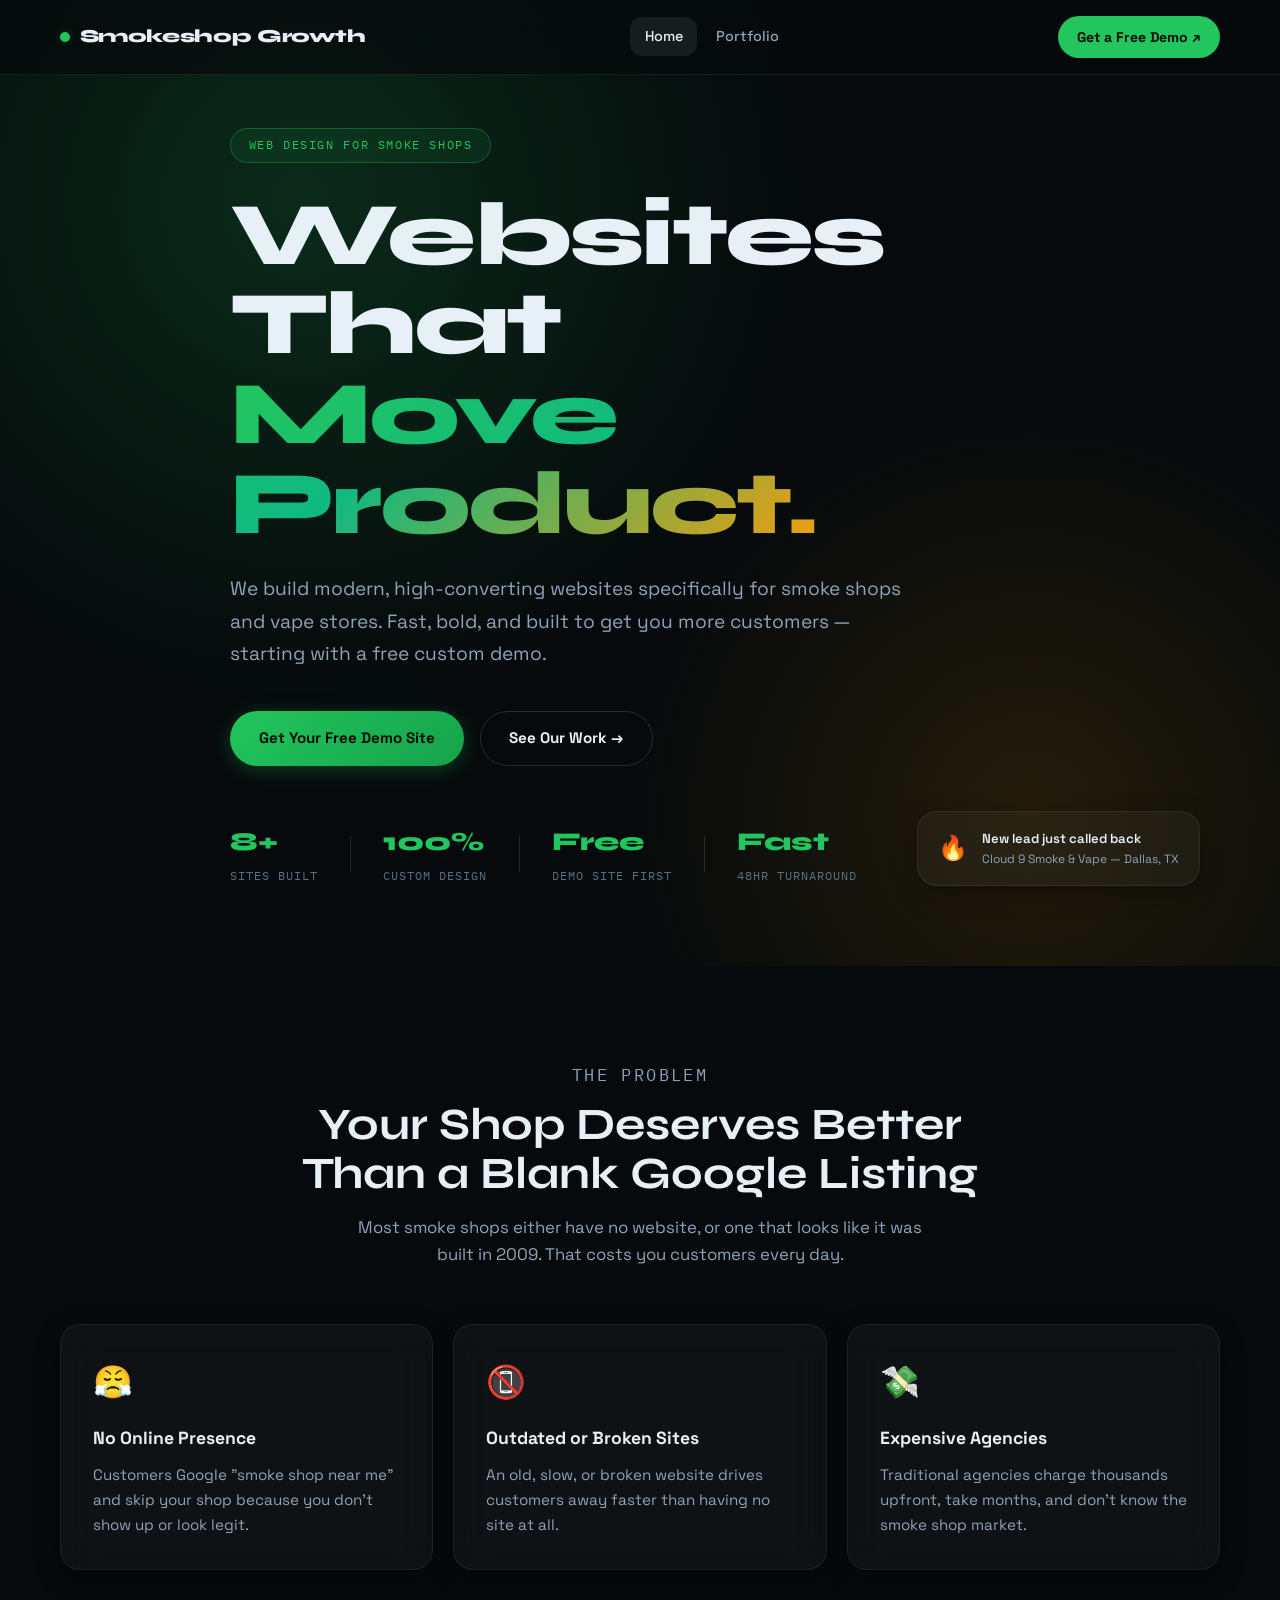
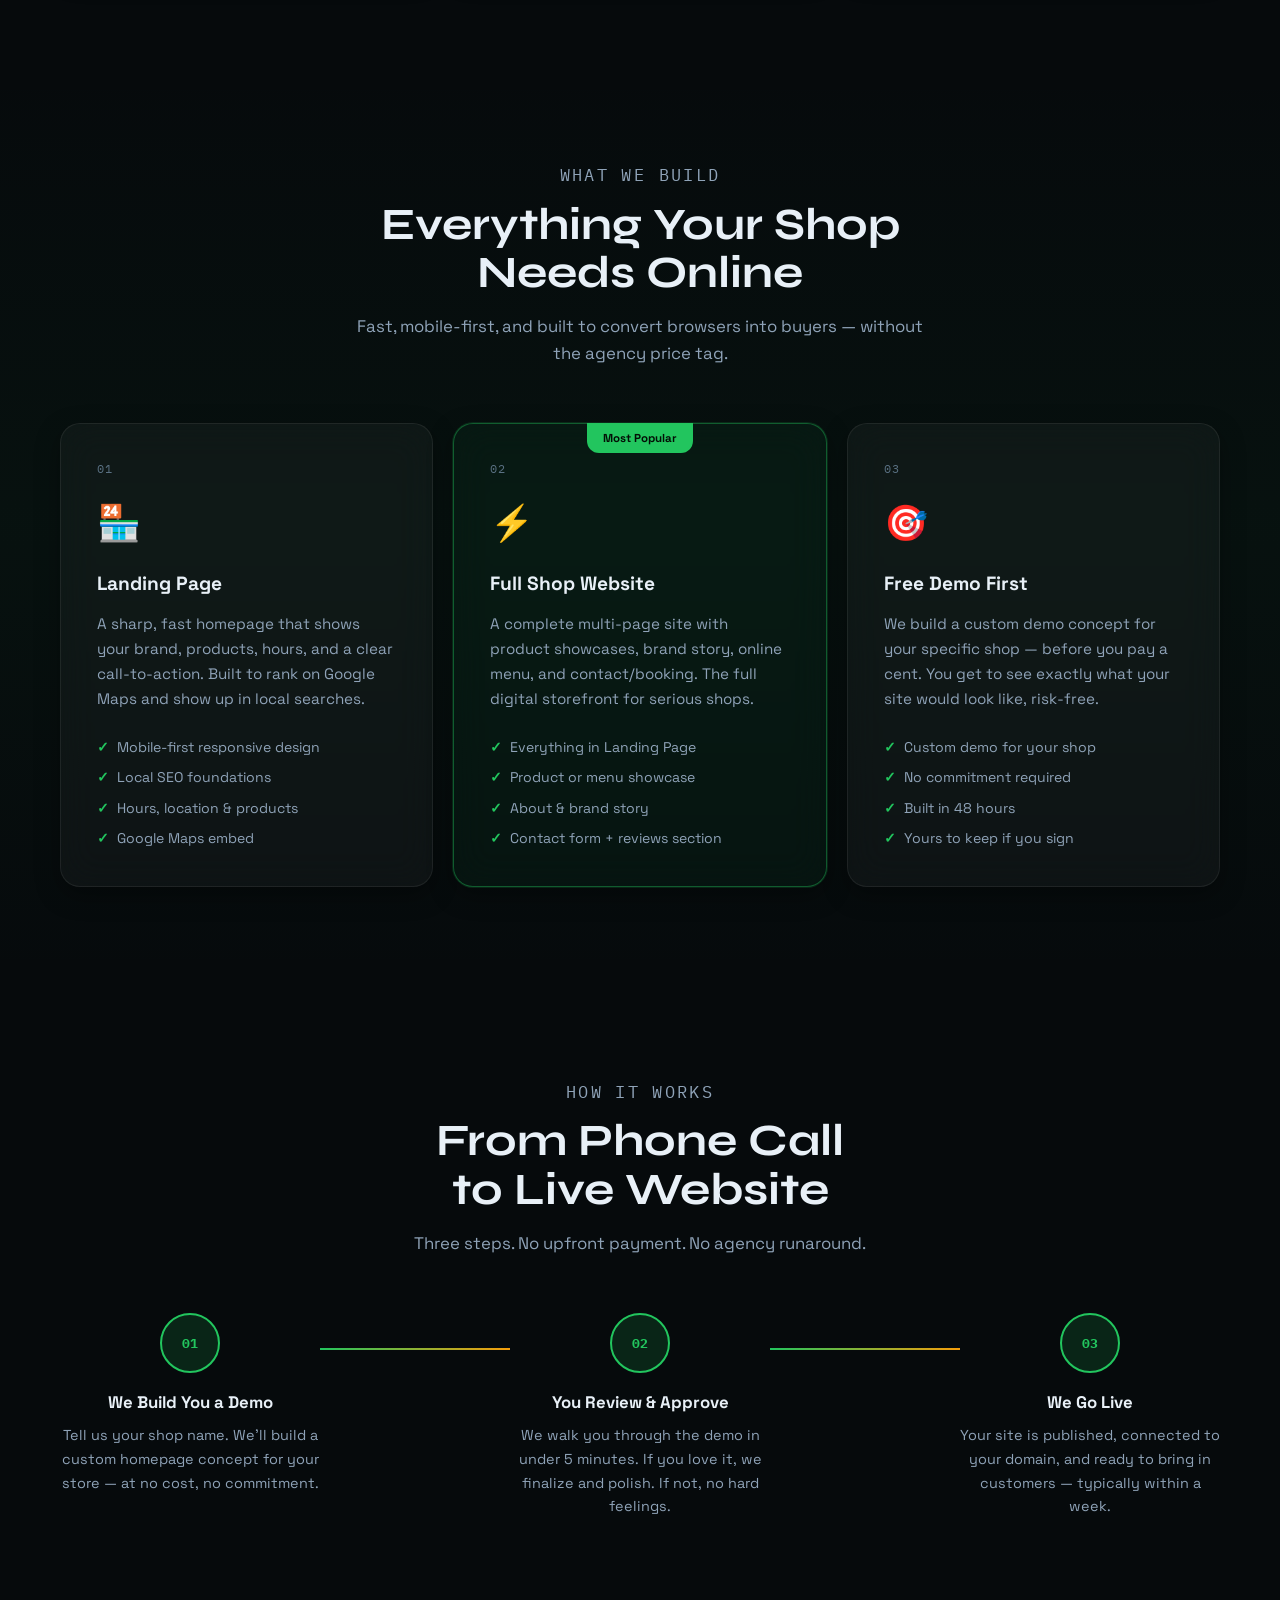
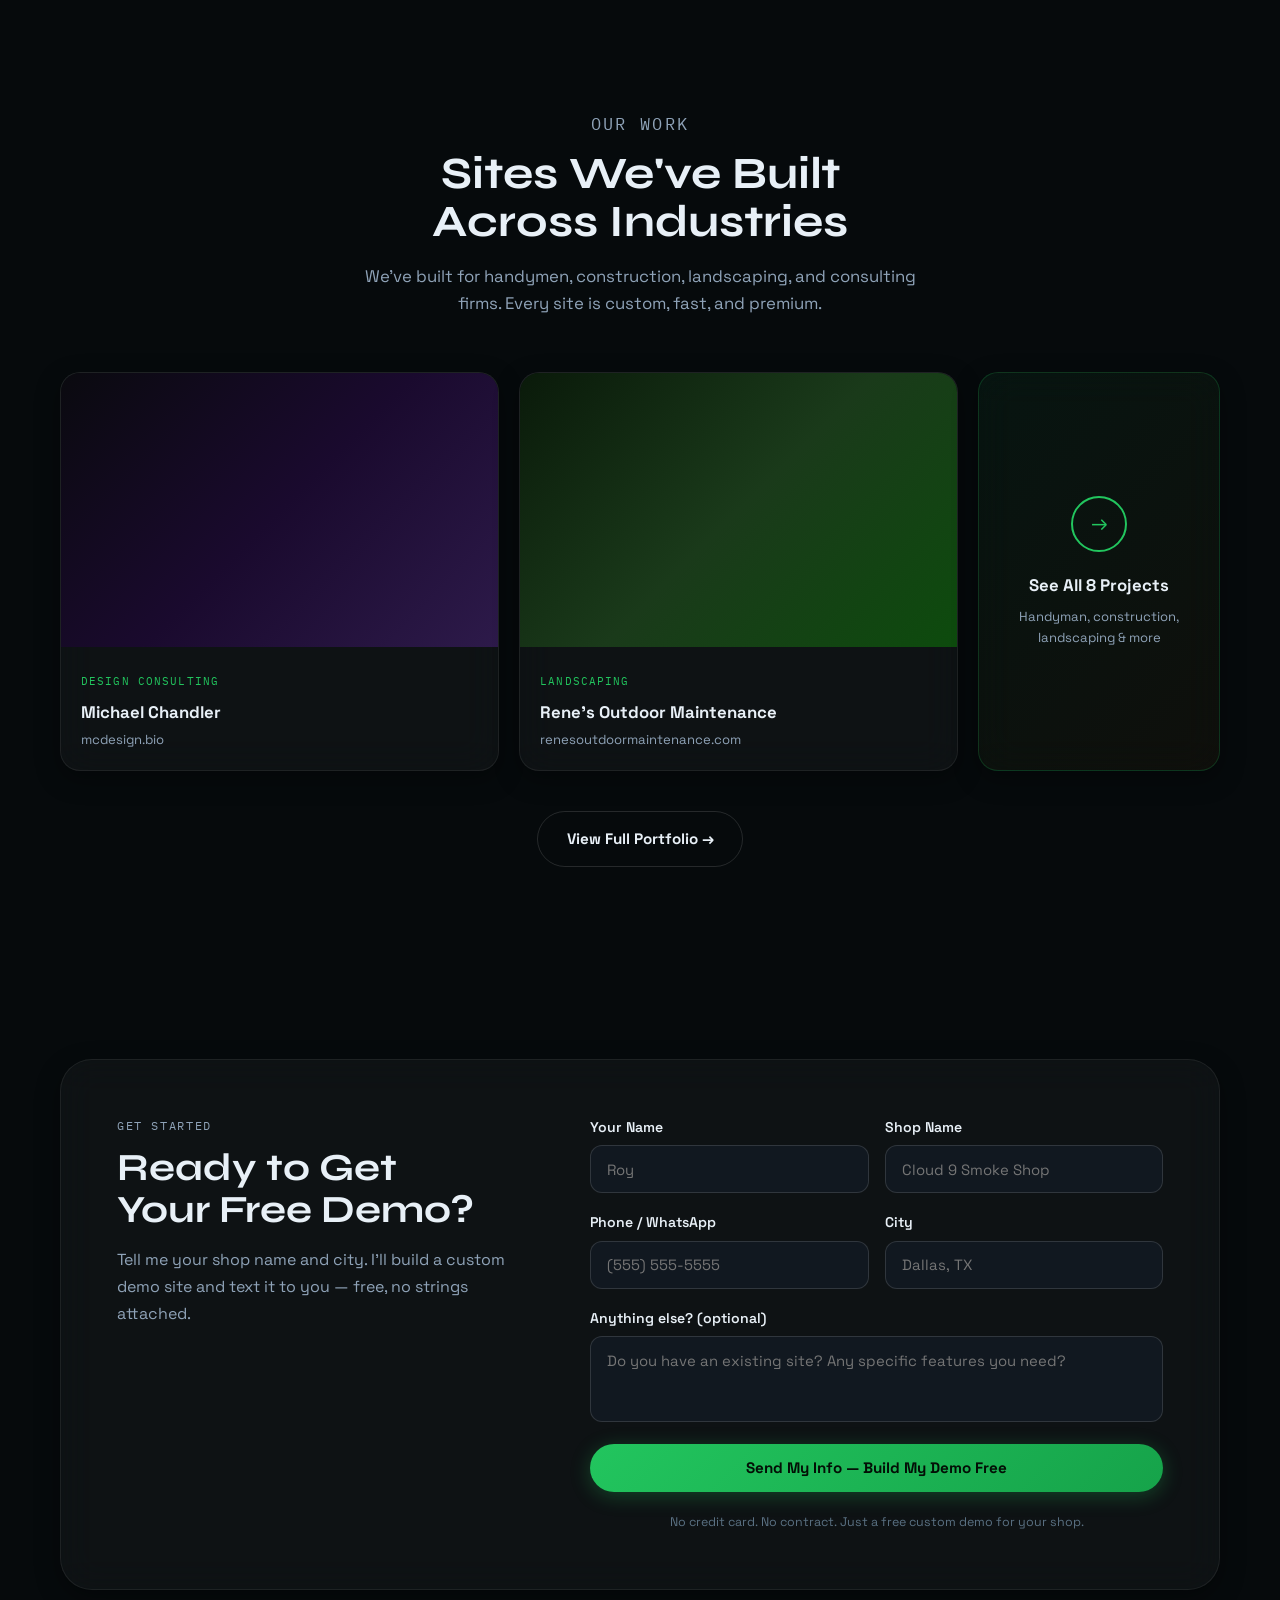
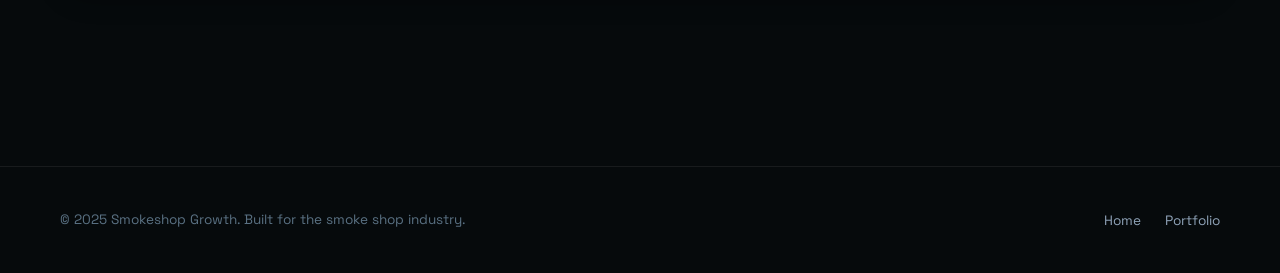
==== index.html @ f9999e14 "Initial commit: Smokeshop Growth website foundation" ====
<!DOCTYPE html>
<html lang="en">
<head>
  <meta charset="UTF-8" />
  <meta name="viewport" content="width=device-width, initial-scale=1.0" />
  <title>Smokeshop Growth — Web Design for Smoke Shops</title>
  <meta name="description" content="We build high-converting websites for smoke shops and vape stores. Modern, fast, and built to bring you more customers. See our work and get a free demo." />
  <link rel="preconnect" href="https://fonts.googleapis.com" />
  <link rel="preconnect" href="https://fonts.gstatic.com" crossorigin />
  <link href="https://fonts.googleapis.com/css2?family=Syne:wght@700;800&family=Space+Grotesk:wght@400;500;600;700&family=IBM+Plex+Mono:wght@400;500&display=swap" rel="stylesheet" />
  <link rel="stylesheet" href="./site.css" />
  <link rel="stylesheet" href="./index.css" />
</head>
<body>

  <!-- NAV -->
  <nav class="site-nav">
    <div class="container nav-inner">
      <a href="./index.html" class="nav-logo" id="nav-logo">
        <div class="logo-dot"></div>
        Smokeshop Growth
      </a>
      <ul class="nav-links">
        <li><a href="./index.html" class="active" id="nav-home">Home</a></li>
        <li><a href="./portfolio.html" id="nav-portfolio">Portfolio</a></li>
      </ul>
      <a href="#contact" class="nav-cta" id="nav-contact-cta">Get a Free Demo ↗</a>
    </div>
  </nav>

  <!-- HERO -->
  <section class="hero-section" id="hero">
    <div class="hero-bg"></div>
    <div class="container hero-content">
      <div class="hero-badge reveal" id="hero-badge">
        <span class="eyebrow">Web Design for Smoke Shops</span>
      </div>
      <h1 class="hero-headline reveal" id="hero-headline">
        Websites That<br />
        <span class="grad-text">Move Product.</span>
      </h1>
      <p class="hero-sub reveal" id="hero-sub">
        We build modern, high-converting websites specifically for smoke shops and vape stores.
        Fast, bold, and built to get you more customers — starting with a free custom demo.
      </p>
      <div class="hero-actions reveal" id="hero-actions">
        <a href="#contact" class="btn btn-primary" id="hero-cta-primary">Get Your Free Demo Site</a>
        <a href="./portfolio.html" class="btn btn-outline" id="hero-cta-portfolio">See Our Work →</a>
      </div>

      <!-- Social proof bar -->
      <div class="proof-bar reveal" id="proof-bar">
        <div class="proof-item">
          <span class="proof-num">8+</span>
          <span class="proof-label">Sites Built</span>
        </div>
        <div class="proof-divider"></div>
        <div class="proof-item">
          <span class="proof-num">100%</span>
          <span class="proof-label">Custom Design</span>
        </div>
        <div class="proof-divider"></div>
        <div class="proof-item">
          <span class="proof-num">Free</span>
          <span class="proof-label">Demo Site First</span>
        </div>
        <div class="proof-divider"></div>
        <div class="proof-item">
          <span class="proof-num">Fast</span>
          <span class="proof-label">48hr Turnaround</span>
        </div>
      </div>
    </div>

    <!-- Floating badge -->
    <div class="hero-float-card glass reveal" id="hero-float-card">
      <div class="float-icon">🔥</div>
      <div>
        <p class="float-label">New lead just called back</p>
        <p class="float-sub">Cloud 9 Smoke & Vape — Dallas, TX</p>
      </div>
    </div>
  </section>

  <!-- PROBLEMS WE SOLVE -->
  <section class="problems-section" id="problems">
    <div class="container">
      <div class="section-title reveal">
        <p class="eyebrow">The Problem</p>
        <h2>Your Shop Deserves Better<br />Than a Blank Google Listing</h2>
        <p>Most smoke shops either have no website, or one that looks like it was built in 2009. That costs you customers every day.</p>
      </div>
      <div class="problems-grid">
        <div class="problem-card glass reveal" id="problem-1">
          <div class="problem-icon">😤</div>
          <h3>No Online Presence</h3>
          <p>Customers Google "smoke shop near me" and skip your shop because you don't show up or look legit.</p>
        </div>
        <div class="problem-card glass reveal" id="problem-2">
          <div class="problem-icon">📵</div>
          <h3>Outdated or Broken Sites</h3>
          <p>An old, slow, or broken website drives customers away faster than having no site at all.</p>
        </div>
        <div class="problem-card glass reveal" id="problem-3">
          <div class="problem-icon">💸</div>
          <h3>Expensive Agencies</h3>
          <p>Traditional agencies charge thousands upfront, take months, and don't know the smoke shop market.</p>
        </div>
      </div>
    </div>
  </section>

  <!-- SERVICES -->
  <section class="services-section" id="services">
    <div class="container">
      <div class="section-title reveal">
        <p class="eyebrow">What We Build</p>
        <h2>Everything Your Shop<br />Needs Online</h2>
        <p>Fast, mobile-first, and built to convert browsers into buyers — without the agency price tag.</p>
      </div>
      <div class="services-grid">
        <div class="service-card glass reveal" id="service-landing">
          <div class="service-num">01</div>
          <div class="service-icon-wrap">🏪</div>
          <h3>Landing Page</h3>
          <p>A sharp, fast homepage that shows your brand, products, hours, and a clear call-to-action. Built to rank on Google Maps and show up in local searches.</p>
          <ul class="service-list">
            <li>Mobile-first responsive design</li>
            <li>Local SEO foundations</li>
            <li>Hours, location & products</li>
            <li>Google Maps embed</li>
          </ul>
        </div>
        <div class="service-card glass reveal service-featured" id="service-full">
          <div class="featured-badge">Most Popular</div>
          <div class="service-num">02</div>
          <div class="service-icon-wrap">⚡</div>
          <h3>Full Shop Website</h3>
          <p>A complete multi-page site with product showcases, brand story, online menu, and contact/booking. The full digital storefront for serious shops.</p>
          <ul class="service-list">
            <li>Everything in Landing Page</li>
            <li>Product or menu showcase</li>
            <li>About & brand story</li>
            <li>Contact form + reviews section</li>
          </ul>
        </div>
        <div class="service-card glass reveal" id="service-demo">
          <div class="service-num">03</div>
          <div class="service-icon-wrap">🎯</div>
          <h3>Free Demo First</h3>
          <p>We build a custom demo concept for your specific shop — before you pay a cent. You get to see exactly what your site would look like, risk-free.</p>
          <ul class="service-list">
            <li>Custom demo for your shop</li>
            <li>No commitment required</li>
            <li>Built in 48 hours</li>
            <li>Yours to keep if you sign</li>
          </ul>
        </div>
      </div>
    </div>
  </section>

  <!-- PROCESS -->
  <section class="process-section" id="process">
    <div class="container">
      <div class="section-title reveal">
        <p class="eyebrow">How It Works</p>
        <h2>From Phone Call<br />to Live Website</h2>
        <p>Three steps. No upfront payment. No agency runaround.</p>
      </div>
      <div class="process-steps">
        <div class="process-step reveal" id="step-1">
          <div class="step-num">01</div>
          <div class="step-content">
            <h3>We Build You a Demo</h3>
            <p>Tell us your shop name. We'll build a custom homepage concept for your store — at no cost, no commitment.</p>
          </div>
        </div>
        <div class="process-connector reveal"></div>
        <div class="process-step reveal" id="step-2">
          <div class="step-num">02</div>
          <div class="step-content">
            <h3>You Review & Approve</h3>
            <p>We walk you through the demo in under 5 minutes. If you love it, we finalize and polish. If not, no hard feelings.</p>
          </div>
        </div>
        <div class="process-connector reveal"></div>
        <div class="process-step reveal" id="step-3">
          <div class="step-num">03</div>
          <div class="step-content">
            <h3>We Go Live</h3>
            <p>Your site is published, connected to your domain, and ready to bring in customers — typically within a week.</p>
          </div>
        </div>
      </div>
    </div>
  </section>

  <!-- FEATURED WORK -->
  <section class="featured-section" id="work">
    <div class="container">
      <div class="section-title reveal">
        <p class="eyebrow">Our Work</p>
        <h2>Sites We've Built<br />Across Industries</h2>
        <p>We've built for handymen, construction, landscaping, and consulting firms. Every site is custom, fast, and premium.</p>
      </div>
      <div class="featured-grid">
        <a href="https://www.mcdesign.bio" target="_blank" rel="noreferrer" class="featured-card glass reveal" id="feat-mcdesign">
          <div class="featured-img-wrap">
            <div class="featured-img featured-img--mcdesign"></div>
            <div class="featured-overlay">
              <span class="featured-live">↗ Live Site</span>
            </div>
          </div>
          <div class="featured-info">
            <span class="feat-tag">Design Consulting</span>
            <h3>Michael Chandler</h3>
            <p>mcdesign.bio</p>
          </div>
        </a>
        <a href="https://www.renesoutdoormaintenance.com" target="_blank" rel="noreferrer" class="featured-card glass reveal" id="feat-renes">
          <div class="featured-img-wrap">
            <div class="featured-img featured-img--renes"></div>
            <div class="featured-overlay">
              <span class="featured-live">↗ Live Site</span>
            </div>
          </div>
          <div class="featured-info">
            <span class="feat-tag">Landscaping</span>
            <h3>Rene's Outdoor Maintenance</h3>
            <p>renesoutdoormaintenance.com</p>
          </div>
        </a>
        <a href="./portfolio.html" class="featured-card see-more-card glass reveal" id="feat-more">
          <div class="see-more-inner">
            <div class="see-more-icon">→</div>
            <h3>See All 8 Projects</h3>
            <p>Handyman, construction,<br />landscaping & more</p>
          </div>
        </a>
      </div>
      <div class="text-center reveal" style="margin-top:2.5rem;">
        <a href="./portfolio.html" class="btn btn-outline" id="view-portfolio-btn">View Full Portfolio →</a>
      </div>
    </div>
  </section>



  <!-- CONTACT / CTA -->
  <section class="contact-section" id="contact">
    <div class="container">
      <div class="contact-card glass reveal">
        <div class="contact-content">
          <p class="eyebrow">Get Started</p>
          <h2>Ready to Get<br />Your Free Demo?</h2>
          <p>Tell me your shop name and city. I'll build a custom demo site and text it to you — free, no strings attached.</p>
        </div>
        <form class="contact-form" id="contact-form" onsubmit="handleContact(event)">
          <div class="form-row">
            <label>
              <span>Your Name</span>
              <input type="text" id="cf-name" name="name" placeholder="Roy" required />
            </label>
            <label>
              <span>Shop Name</span>
              <input type="text" id="cf-shop" name="shop" placeholder="Cloud 9 Smoke Shop" required />
            </label>
          </div>
          <div class="form-row">
            <label>
              <span>Phone / WhatsApp</span>
              <input type="tel" id="cf-phone" name="phone" placeholder="(555) 555-5555" required />
            </label>
            <label>
              <span>City</span>
              <input type="text" id="cf-city" name="city" placeholder="Dallas, TX" />
            </label>
          </div>
          <label>
            <span>Anything else? (optional)</span>
            <textarea id="cf-msg" name="message" rows="3" placeholder="Do you have an existing site? Any specific features you need?"></textarea>
          </label>
          <button type="submit" class="btn btn-primary" id="contact-submit-btn">
            Send My Info — Build My Demo Free
          </button>
          <p class="form-disclaimer">No credit card. No contract. Just a free custom demo for your shop.</p>
        </form>
        <div id="contact-success" class="contact-success" hidden>
          <div class="success-icon">✅</div>
          <h3>Got it! Building your demo now.</h3>
          <p>I'll have something to show you within 48 hours. I'll reach out to the number you left.</p>
        </div>
      </div>
    </div>
  </section>

  <!-- FOOTER -->
  <footer class="site-footer">
    <div class="container footer-inner">
      <p class="footer-copy">© 2025 Smokeshop Growth. Built for the smoke shop industry.</p>
      <ul class="footer-links">
        <li><a href="./index.html">Home</a></li>
        <li><a href="./portfolio.html">Portfolio</a></li>
      </ul>
    </div>
  </footer>

  <script src="./index.js"></script>
</body>
</html>
---- site.css ----
/* ============================================================
   smokeshopgrowth.com — Site Design System
   Dark mode, emerald-green + amber accent palette
   ============================================================ */

@import url('https://fonts.googleapis.com/css2?family=Syne:wght@700;800&family=Space+Grotesk:wght@400;500;600;700&family=IBM+Plex+Mono:wght@400;500&display=swap');

:root {
  /* Palette */
  --bg:          #060a0c;
  --surface:     #0d1117;
  --surface-2:   #111820;
  --surface-3:   #161e29;
  --line:        rgba(255,255,255,0.07);
  --line-strong: rgba(255,255,255,0.13);

  /* Text */
  --text:        #e8f0f7;
  --text-2:      #8fa3b8;
  --text-3:      #5a7183;

  /* Accents */
  --green:       #22c55e;
  --green-dim:   rgba(34,197,94,0.14);
  --green-glow:  rgba(34,197,94,0.28);
  --amber:       #f59e0b;
  --amber-dim:   rgba(245,158,11,0.14);
  --amber-glow:  rgba(245,158,11,0.28);
  --red-dim:     rgba(239,68,68,0.14);

  /* Radii / Shadow */
  --radius-sm:   12px;
  --radius:      20px;
  --radius-lg:   32px;
  --shadow:      0 24px 60px rgba(0,0,0,0.5);
  --shadow-sm:   0 8px 24px rgba(0,0,0,0.35);
}

/* ── Reset ──────────────────────────────────────────────── */
*, *::before, *::after { box-sizing: border-box; margin: 0; padding: 0; }

html { scroll-behavior: smooth; }

body {
  font-family: 'Space Grotesk', sans-serif;
  background: var(--bg);
  color: var(--text);
  min-height: 100vh;
  line-height: 1.6;
  -webkit-font-smoothing: antialiased;
}

a { color: inherit; text-decoration: none; }
img { display: block; max-width: 100%; height: auto; }

/* ── Typography ─────────────────────────────────────────── */
.eyebrow {
  font-family: 'IBM Plex Mono', monospace;
  font-size: 0.72rem;
  letter-spacing: 0.14em;
  text-transform: uppercase;
  color: var(--green);
}

h1 { font-family: 'Syne', sans-serif; font-weight: 800; line-height: 1.0; }
h2 { font-family: 'Syne', sans-serif; font-weight: 700; line-height: 1.08; }
h3 { font-family: 'Space Grotesk', sans-serif; font-weight: 700; }

/* ── Layout helpers ─────────────────────────────────────── */
.container {
  width: min(1160px, calc(100% - 2.5rem));
  margin: 0 auto;
}

/* ── Shared Nav ─────────────────────────────────────────── */
.site-nav {
  position: fixed;
  top: 0; left: 0; right: 0;
  z-index: 100;
  padding: 1rem 0;
  background: rgba(6,10,12,0.72);
  backdrop-filter: blur(22px);
  -webkit-backdrop-filter: blur(22px);
  border-bottom: 1px solid var(--line);
  transition: background 0.3s;
}

.nav-inner {
  display: flex;
  align-items: center;
  justify-content: space-between;
  gap: 1rem;
}

.nav-logo {
  display: flex;
  align-items: center;
  gap: 0.6rem;
  font-family: 'Syne', sans-serif;
  font-weight: 800;
  font-size: 1.15rem;
  letter-spacing: -0.02em;
}

.nav-logo .logo-dot {
  width: 10px; height: 10px;
  border-radius: 50%;
  background: var(--green);
  box-shadow: 0 0 10px var(--green-glow);
  animation: pulse 2.4s ease-in-out infinite;
}

@keyframes pulse {
  0%, 100% { box-shadow: 0 0 8px var(--green-glow); }
  50%       { box-shadow: 0 0 20px var(--green), 0 0 40px var(--green-glow); }
}

.nav-links {
  display: flex;
  align-items: center;
  gap: 0.25rem;
  list-style: none;
}

.nav-links a {
  display: block;
  padding: 0.5rem 0.9rem;
  font-size: 0.9rem;
  font-weight: 500;
  color: var(--text-2);
  border-radius: var(--radius-sm);
  transition: color 0.2s, background 0.2s;
}

.nav-links a:hover,
.nav-links a.active {
  color: var(--text);
  background: var(--line);
}

.nav-cta {
  display: inline-flex;
  align-items: center;
  gap: 0.4rem;
  padding: 0.6rem 1.2rem;
  background: var(--green);
  color: #030f06 !important;
  font-weight: 700;
  font-size: 0.88rem;
  border-radius: 999px;
  transition: transform 0.18s ease, box-shadow 0.18s ease;
}

.nav-cta:hover {
  transform: translateY(-1px);
  box-shadow: 0 6px 22px var(--green-glow);
}

/* ── Shared Buttons ─────────────────────────────────────── */
.btn {
  display: inline-flex;
  align-items: center;
  justify-content: center;
  gap: 0.5rem;
  padding: 0.9rem 1.8rem;
  border-radius: 999px;
  font-family: 'Space Grotesk', sans-serif;
  font-weight: 700;
  font-size: 0.95rem;
  cursor: pointer;
  border: none;
  transition: transform 0.18s ease, box-shadow 0.18s ease, opacity 0.18s ease;
}

.btn:hover { transform: translateY(-2px); }

.btn-primary {
  background: linear-gradient(135deg, var(--green), #16a34a);
  color: #030f06;
  box-shadow: 0 4px 20px var(--green-glow);
}

.btn-primary:hover { box-shadow: 0 8px 32px var(--green); }

.btn-outline {
  background: transparent;
  color: var(--text);
  border: 1px solid var(--line-strong);
}

.btn-outline:hover { background: var(--line); }

.btn-amber {
  background: linear-gradient(135deg, var(--amber), #d97706);
  color: #1a0900;
  box-shadow: 0 4px 20px var(--amber-glow);
}

.btn-amber:hover { box-shadow: 0 8px 32px var(--amber); }

/* ── Glass card ─────────────────────────────────────────── */
.glass {
  background: rgba(255,255,255,0.035);
  border: 1px solid var(--line);
  backdrop-filter: blur(18px);
  -webkit-backdrop-filter: blur(18px);
  border-radius: var(--radius);
  box-shadow: var(--shadow-sm);
}

/* ── Gradient noise hero ─────────────────────────────────── */
.hero-bg {
  position: absolute;
  inset: 0;
  overflow: hidden;
  pointer-events: none;
  z-index: 0;
  opacity: 0.7;
}

.hero-bg::before {
  content: '';
  position: absolute;
  width: 1200px; height: 1200px;
  top: -400px; left: -300px;
  background: radial-gradient(circle, rgba(34,197,94,0.25) 0%, transparent 60%);
  animation: drift 20s ease-in-out infinite alternate;
}

.hero-bg::after {
  content: '';
  position: absolute;
  width: 900px; height: 900px;
  bottom: -300px; right: -200px;
  background: radial-gradient(circle, rgba(245,158,11,0.18) 0%, transparent 65%);
  animation: drift-reverse 24s ease-in-out infinite alternate-reverse;
}

@keyframes drift {
  from { transform: translate(0, 0) scale(1); }
  to   { transform: translate(80px, 60px) scale(1.15); }
}

@keyframes drift-reverse {
  from { transform: translate(0, 0) scale(1); }
  to   { transform: translate(-80px, -60px) scale(1.1); }
}

/* ── Shared section titles ──────────────────────────────── */
.section-title {
  text-align: center;
  margin-bottom: 3.5rem;
}

.section-title .eyebrow { margin-bottom: 0.75rem; }
.section-title h2 { font-size: clamp(2rem, 3.5vw, 3rem); margin-bottom: 1rem; }

.section-title p {
  font-size: 1.05rem;
  color: var(--text-2);
  max-width: 54ch;
  margin: 0 auto;
}

/* ── Shared footer ──────────────────────────────────────── */
.site-footer {
  border-top: 1px solid var(--line);
  padding: 2.5rem 0;
  margin-top: 5rem;
}

.footer-inner {
  display: flex;
  align-items: center;
  justify-content: space-between;
  gap: 1rem;
  flex-wrap: wrap;
}

.footer-copy { font-size: 0.85rem; color: var(--text-3); }

.footer-links {
  display: flex;
  gap: 1.5rem;
  list-style: none;
}

.footer-links a {
  font-size: 0.85rem;
  color: var(--text-2);
  transition: color 0.2s;
}

.footer-links a:hover { color: var(--green); }

/* ── Reveal animation ───────────────────────────────────── */
.reveal {
  opacity: 0;
  transform: translateY(28px);
  transition: opacity 0.65s ease, transform 0.65s ease;
}

.reveal.visible {
  opacity: 1;
  transform: translateY(0);
}

/* ── Responsive nav ─────────────────────────────────────── */
@media (max-width: 640px) {
  .nav-links { display: none; }
}
---- index.css ----
/* ── HERO ─────────────────────────────────────────────────── */
.hero-section {
  position: relative;
  min-height: 100vh;
  display: flex;
  align-items: center;
  padding: 8rem 0 5rem;
  overflow: hidden;
}

.hero-content {
  position: relative;
  z-index: 1;
  max-width: 820px;
}

.hero-badge {
  display: inline-flex;
  align-items: center;
  gap: 0.6rem;
  padding: 0.45rem 1.1rem;
  border: 1px solid rgba(34,197,94,0.3);
  border-radius: 999px;
  background: rgba(34,197,94,0.08);
  margin-bottom: 1.75rem;
}

.hero-headline {
  font-size: clamp(3.2rem, 7vw, 6rem);
  letter-spacing: -0.03em;
  margin-bottom: 1.5rem;
}

.grad-text {
  background: linear-gradient(135deg, var(--green), #10b981, var(--amber));
  -webkit-background-clip: text;
  -webkit-text-fill-color: transparent;
  background-clip: text;
}

.hero-sub {
  font-size: clamp(1rem, 1.8vw, 1.2rem);
  color: var(--text-2);
  max-width: 56ch;
  margin-bottom: 2.5rem;
  line-height: 1.7;
}

.hero-actions {
  display: flex;
  gap: 1rem;
  flex-wrap: wrap;
  margin-bottom: 3.5rem;
}

/* Proof bar */
.proof-bar {
  display: flex;
  align-items: center;
  gap: 2rem;
  flex-wrap: wrap;
}

.proof-item {
  display: flex;
  flex-direction: column;
  gap: 0.2rem;
}

.proof-num {
  font-family: 'Syne', sans-serif;
  font-size: 1.6rem;
  font-weight: 800;
  color: var(--green);
}

.proof-label {
  font-size: 0.78rem;
  color: var(--text-3);
  font-family: 'IBM Plex Mono', monospace;
  text-transform: uppercase;
  letter-spacing: 0.08em;
}

.proof-divider {
  width: 1px;
  height: 36px;
  background: var(--line-strong);
}

/* Floating card */
.hero-float-card {
  position: absolute;
  bottom: 5rem;
  right: max(20px, calc(50% - 560px));
  display: flex;
  align-items: center;
  gap: 0.9rem;
  padding: 1rem 1.25rem;
  border-radius: var(--radius);
  animation: float 4s ease-in-out infinite;
  z-index: 2;
}

@keyframes float {
  0%, 100% { transform: translateY(0); }
  50%       { transform: translateY(-10px); }
}

.float-icon { font-size: 1.5rem; }

.float-label {
  font-size: 0.82rem;
  font-weight: 600;
  margin-bottom: 0.1rem;
}

.float-sub {
  font-size: 0.75rem;
  color: var(--text-2);
}

/* ── PROBLEMS ─────────────────────────────────────────────── */
.problems-section {
  padding: 6rem 0;
}

.problems-grid {
  display: grid;
  grid-template-columns: repeat(3, 1fr);
  gap: 1.25rem;
}

.problem-card {
  padding: 2rem;
  border-radius: var(--radius);
  transition: border-color 0.3s, transform 0.3s;
}

.problem-card:hover {
  border-color: rgba(239,68,68,0.3);
  transform: translateY(-4px);
  background: var(--red-dim);
}

.problem-icon {
  font-size: 2rem;
  margin-bottom: 1rem;
}

.problem-card h3 {
  font-size: 1.1rem;
  margin-bottom: 0.6rem;
}

.problem-card p {
  color: var(--text-2);
  font-size: 0.95rem;
  line-height: 1.65;
}

/* ── SERVICES ─────────────────────────────────────────────── */
.services-section {
  padding: 6rem 0;
  background: linear-gradient(180deg, transparent, rgba(34,197,94,0.04), transparent);
}

.services-grid {
  display: grid;
  grid-template-columns: repeat(3, 1fr);
  gap: 1.25rem;
  align-items: start;
}

.service-card {
  padding: 2.25rem;
  border-radius: var(--radius);
  position: relative;
  transition: transform 0.3s, border-color 0.3s;
}

.service-card:hover {
  transform: translateY(-6px);
  border-color: rgba(34,197,94,0.3);
}

.service-featured {
  border-color: rgba(34,197,94,0.4);
  background: rgba(34,197,94,0.05);
  box-shadow: 0 0 0 1px rgba(34,197,94,0.15), var(--shadow-sm);
}

.featured-badge {
  position: absolute;
  top: -1px;
  left: 50%;
  transform: translateX(-50%);
  background: var(--green);
  color: #030f06;
  font-size: 0.72rem;
  font-weight: 700;
  padding: 0.35rem 1rem;
  border-radius: 0 0 var(--radius-sm) var(--radius-sm);
  white-space: nowrap;
}

.service-num {
  font-family: 'IBM Plex Mono', monospace;
  font-size: 0.72rem;
  color: var(--text-3);
  letter-spacing: 0.1em;
  margin-bottom: 1rem;
}

.service-icon-wrap {
  font-size: 2.2rem;
  margin-bottom: 1.1rem;
}

.service-card h3 {
  font-size: 1.2rem;
  margin-bottom: 0.75rem;
}

.service-card > p {
  color: var(--text-2);
  font-size: 0.95rem;
  line-height: 1.65;
  margin-bottom: 1.5rem;
}

.service-list {
  list-style: none;
  display: grid;
  gap: 0.5rem;
}

.service-list li {
  font-size: 0.88rem;
  color: var(--text-2);
  padding-left: 1.25rem;
  position: relative;
}

.service-list li::before {
  content: '✓';
  position: absolute;
  left: 0;
  color: var(--green);
  font-weight: 700;
}

/* ── PROCESS ──────────────────────────────────────────────── */
.process-section {
  padding: 6rem 0;
}

.process-steps {
  display: flex;
  align-items: flex-start;
  gap: 0;
  position: relative;
}

.process-connector {
  flex: 1;
  height: 2px;
  background: linear-gradient(90deg, var(--green), var(--amber));
  margin-top: 2.2rem;
  opacity: 0.3;
}

.process-step {
  display: flex;
  flex-direction: column;
  align-items: center;
  text-align: center;
  max-width: 260px;
  gap: 1rem;
}

.step-num {
  width: 60px; height: 60px;
  border-radius: 50%;
  border: 2px solid var(--green);
  background: var(--green-dim);
  display: flex;
  align-items: center;
  justify-content: center;
  font-family: 'IBM Plex Mono', monospace;
  font-size: 0.82rem;
  font-weight: 700;
  color: var(--green);
  flex-shrink: 0;
}

.step-content h3 {
  font-size: 1.05rem;
  margin-bottom: 0.5rem;
}

.step-content p {
  font-size: 0.9rem;
  color: var(--text-2);
  line-height: 1.65;
}

/* ── FEATURED WORK ────────────────────────────────────────── */
.featured-section {
  padding: 6rem 0;
}

.featured-grid {
  display: grid;
  grid-template-columns: 1fr 1fr 0.55fr;
  gap: 1.25rem;
}

.featured-card {
  border-radius: var(--radius);
  overflow: hidden;
  display: block;
  transition: transform 0.3s, border-color 0.3s;
  cursor: pointer;
}

.featured-card:hover {
  transform: translateY(-6px);
  border-color: var(--line-strong);
}

.featured-img-wrap {
  position: relative;
  aspect-ratio: 16/10;
  overflow: hidden;
}

.featured-img {
  width: 100%;
  height: 100%;
  background-size: cover;
  background-position: center top;
  transition: transform 0.5s ease;
}

.featured-card:hover .featured-img {
  transform: scale(1.05);
}

.featured-img--mcdesign {
  background: linear-gradient(135deg, #0a0a0f 0%, #1a0a2e 50%, #2d1a4a 100%);
}

.featured-img--renes {
  background: linear-gradient(135deg, #0a1a0a 0%, #1a3a1a 50%, #0d4b0d 100%);
}

.featured-overlay {
  position: absolute;
  inset: 0;
  background: linear-gradient(to top, rgba(0,0,0,0.7) 0%, transparent 50%);
  display: flex;
  align-items: flex-end;
  padding: 1rem;
  opacity: 0;
  transition: opacity 0.3s;
}

.featured-card:hover .featured-overlay { opacity: 1; }

.featured-live {
  display: inline-flex;
  align-items: center;
  gap: 0.3rem;
  padding: 0.45rem 1rem;
  background: var(--green);
  color: #030f06;
  border-radius: 999px;
  font-size: 0.8rem;
  font-weight: 700;
}

.featured-info {
  padding: 1.25rem;
}

.feat-tag {
  display: inline-block;
  font-family: 'IBM Plex Mono', monospace;
  font-size: 0.7rem;
  letter-spacing: 0.1em;
  text-transform: uppercase;
  color: var(--green);
  margin-bottom: 0.5rem;
}

.featured-info h3 {
  font-size: 1.05rem;
  margin-bottom: 0.25rem;
}

.featured-info p {
  font-size: 0.82rem;
  color: var(--text-2);
}

/* See more card */
.see-more-card {
  display: flex;
  align-items: center;
  justify-content: center;
  background: linear-gradient(135deg, rgba(34,197,94,0.06), rgba(245,158,11,0.04));
  border-color: rgba(34,197,94,0.2);
}

.see-more-inner {
  text-align: center;
  padding: 2rem 1.5rem;
}

.see-more-icon {
  width: 56px; height: 56px;
  border: 2px solid var(--green);
  border-radius: 50%;
  display: flex;
  align-items: center;
  justify-content: center;
  font-size: 1.3rem;
  color: var(--green);
  margin: 0 auto 1.25rem;
  transition: background 0.2s;
}

.see-more-card:hover .see-more-icon {
  background: var(--green-dim);
}

.see-more-inner h3 { font-size: 1.05rem; margin-bottom: 0.5rem; }
.see-more-inner p { font-size: 0.82rem; color: var(--text-2); }

.text-center { text-align: center; }

/* ── PIPELINE TEASER ──────────────────────────────────────── */
.pipeline-teaser-section {
  padding: 5rem 0;
}

.teaser-card {
  display: grid;
  grid-template-columns: 1fr 1fr;
  gap: 3rem;
  align-items: center;
  padding: 3.5rem;
  border-radius: var(--radius-lg);
}

.teaser-content .eyebrow { margin-bottom: 0.75rem; }
.teaser-content h2 { font-size: clamp(1.8rem, 3vw, 2.5rem); margin-bottom: 1rem; }
.teaser-content > p { color: var(--text-2); margin-bottom: 2rem; line-height: 1.7; }

.teaser-features {
  display: grid;
  gap: 0.65rem;
  margin-bottom: 2rem;
}

.teaser-feat {
  display: flex;
  align-items: center;
  gap: 0.75rem;
  font-size: 0.93rem;
}

.feat-icon {
  width: 22px; height: 22px;
  background: var(--green-dim);
  color: var(--green);
  border-radius: 50%;
  display: flex;
  align-items: center;
  justify-content: center;
  font-size: 0.7rem;
  font-weight: 700;
  flex-shrink: 0;
}

/* Mini CRM preview */
.mini-crm {
  background: var(--surface);
  border: 1px solid var(--line);
  border-radius: var(--radius);
  padding: 1.5rem;
  box-shadow: var(--shadow);
}

.mini-crm-header {
  display: flex;
  align-items: center;
  gap: 0.5rem;
  font-size: 0.82rem;
  font-weight: 600;
  color: var(--text-2);
  margin-bottom: 1.25rem;
  font-family: 'IBM Plex Mono', monospace;
}

.mini-dot {
  width: 8px; height: 8px;
  border-radius: 50%;
  background: var(--line-strong);
}

.mini-dot.active {
  background: var(--green);
  box-shadow: 0 0 8px var(--green-glow);
}

.mini-lead {
  display: flex;
  align-items: center;
  justify-content: space-between;
  padding: 0.85rem;
  border: 1px solid var(--line);
  border-radius: var(--radius-sm);
  margin-bottom: 0.6rem;
  transition: border-color 0.2s;
}

.mini-lead:last-child { margin-bottom: 0; }
.mini-lead:hover { border-color: var(--line-strong); }

.mini-lead-info {
  display: flex;
  flex-direction: column;
  gap: 0.3rem;
}

.mini-lead-info strong { font-size: 0.88rem; }

.mini-tag {
  display: inline-block;
  padding: 0.2rem 0.55rem;
  border-radius: 999px;
  font-size: 0.7rem;
  font-weight: 700;
  font-family: 'IBM Plex Mono', monospace;
}

.mini-tag.ready   { background: var(--green-dim); color: var(--green); }
.mini-tag.callback { background: var(--amber-dim); color: var(--amber); }
.mini-tag.interested { background: rgba(139,92,246,0.15); color: #a78bfa; }

.mini-score {
  font-family: 'IBM Plex Mono', monospace;
  font-size: 0.75rem;
  color: var(--text-3);
}

/* ── CONTACT ──────────────────────────────────────────────── */
.contact-section {
  padding: 6rem 0;
}

.contact-card {
  display: grid;
  grid-template-columns: 1fr 1.4fr;
  gap: 4rem;
  align-items: start;
  padding: 3.5rem;
  border-radius: var(--radius-lg);
}

.contact-content .eyebrow { margin-bottom: 0.75rem; }
.contact-content h2 { font-size: clamp(1.8rem, 3vw, 2.5rem); margin-bottom: 1rem; }
.contact-content p { color: var(--text-2); line-height: 1.7; }

.contact-form {
  display: grid;
  gap: 1.1rem;
}

.form-row {
  display: grid;
  grid-template-columns: 1fr 1fr;
  gap: 1rem;
}

.contact-form label {
  display: grid;
  gap: 0.45rem;
  font-size: 0.88rem;
  font-weight: 600;
}

.contact-form input,
.contact-form textarea {
  font-family: 'Space Grotesk', sans-serif;
  font-size: 0.93rem;
  width: 100%;
  padding: 0.85rem 1rem;
  background: var(--surface-2);
  border: 1px solid var(--line-strong);
  border-radius: var(--radius-sm);
  color: var(--text);
  transition: border-color 0.2s, box-shadow 0.2s;
}

.contact-form input:focus,
.contact-form textarea:focus {
  outline: none;
  border-color: var(--green);
  box-shadow: 0 0 0 3px var(--green-dim);
}

.contact-form textarea { resize: none; }

.contact-form .btn { width: 100%; margin-top: 0.25rem; }

.form-disclaimer {
  text-align: center;
  font-size: 0.78rem;
  color: var(--text-3);
  margin-top: 0.25rem;
}

.contact-success {
  text-align: center;
  padding: 3rem;
}

.success-icon { font-size: 3rem; margin-bottom: 1rem; }
.contact-success h3 { margin-bottom: 0.75rem; }
.contact-success p { color: var(--text-2); }

/* ── RESPONSIVE ───────────────────────────────────────────── */
@media (max-width: 1024px) {
  .featured-grid { grid-template-columns: 1fr 1fr; }
  .see-more-card { display: none; }
  .contact-card { grid-template-columns: 1fr; gap: 2.5rem; }
  .teaser-card { grid-template-columns: 1fr; gap: 2rem; }
}

@media (max-width: 768px) {
  .hero-section { padding: 7rem 0 4rem; }
  .hero-float-card { display: none; }
  .problems-grid { grid-template-columns: 1fr; }
  .services-grid { grid-template-columns: 1fr; }
  .featured-grid { grid-template-columns: 1fr; }
  .process-steps { flex-direction: column; align-items: flex-start; gap: 1.5rem; }
  .process-connector { width: 2px; height: 40px; background: linear-gradient(180deg, var(--green), var(--amber)); }
  .process-step { flex-direction: row; text-align: left; max-width: 100%; }
  .form-row { grid-template-columns: 1fr; }
  .teaser-card { padding: 2rem; }
  .contact-card { padding: 2rem; }
}
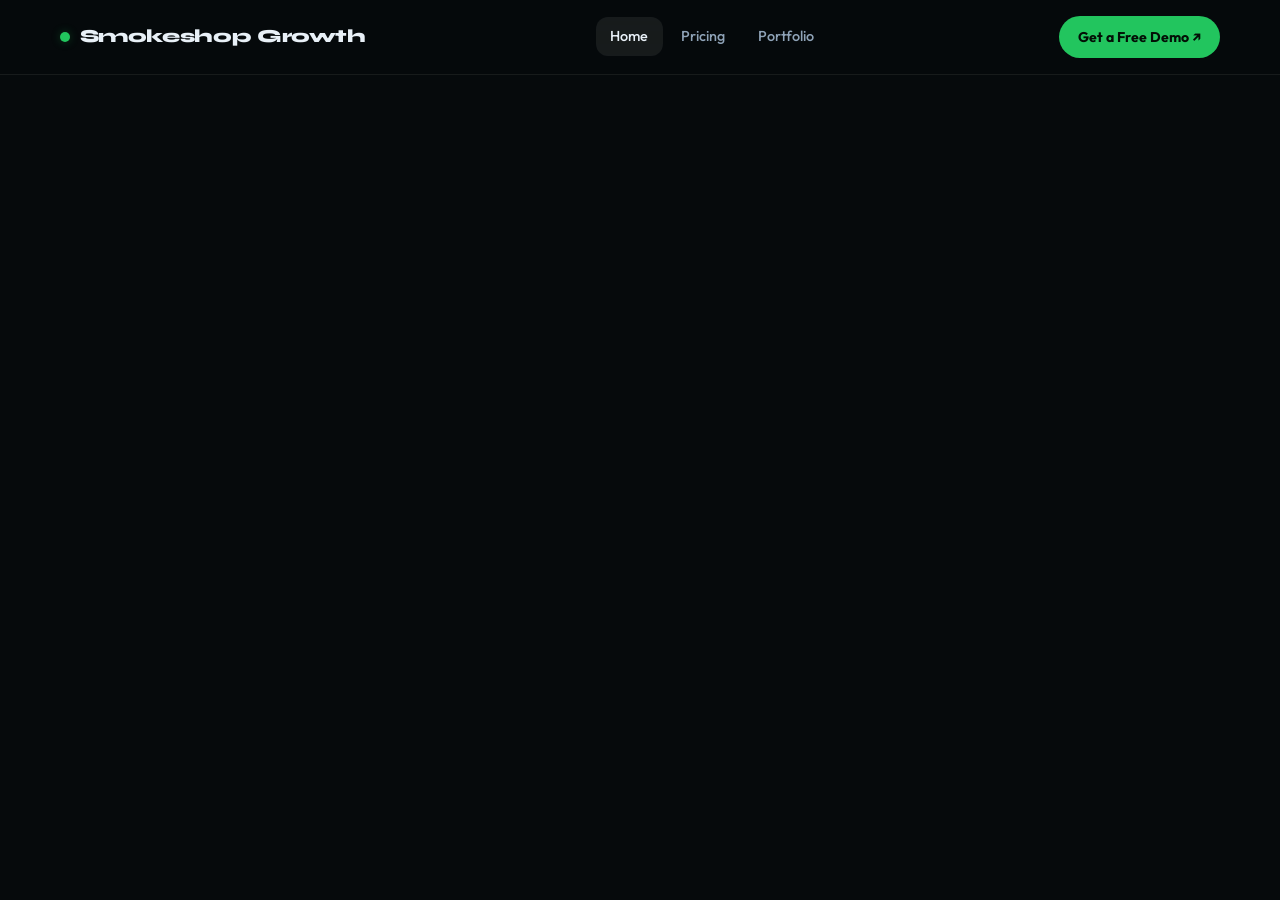
==== commit 22e94da3: "feat: pricing section, testimonials, mobile nav, font upgrade, bug fixes - Add 3-tier pricing sectio" ====
--- a/index.html
+++ b/index.html
@@ -7,7 +7,7 @@
   <meta name="description" content="We build high-converting websites for smoke shops and vape stores. Modern, fast, and built to bring you more customers. See our work and get a free demo." />
   <link rel="preconnect" href="https://fonts.googleapis.com" />
   <link rel="preconnect" href="https://fonts.gstatic.com" crossorigin />
-  <link href="https://fonts.googleapis.com/css2?family=Syne:wght@700;800&family=Space+Grotesk:wght@400;500;600;700&family=IBM+Plex+Mono:wght@400;500&display=swap" rel="stylesheet" />
+  <link href="https://fonts.googleapis.com/css2?family=Syne:wght@700;800&family=Outfit:wght@400;500;600;700&family=JetBrains+Mono:wght@400;500&display=swap" rel="stylesheet" />
   <link rel="stylesheet" href="./site.css" />
   <link rel="stylesheet" href="./index.css" />
 </head>
@@ -22,11 +22,25 @@
       </a>
       <ul class="nav-links">
         <li><a href="./index.html" class="active" id="nav-home">Home</a></li>
+        <li><a href="#pricing" id="nav-pricing">Pricing</a></li>
         <li><a href="./portfolio.html" id="nav-portfolio">Portfolio</a></li>
       </ul>
       <a href="#contact" class="nav-cta" id="nav-contact-cta">Get a Free Demo ↗</a>
+      <button class="nav-hamburger" id="nav-hamburger" aria-label="Toggle menu">
+        <span></span><span></span><span></span>
+      </button>
     </div>
   </nav>
+
+  <!-- Mobile Nav Drawer -->
+  <div class="mobile-nav-overlay" id="mobile-nav-overlay"></div>
+  <div class="mobile-nav-drawer" id="mobile-nav-drawer">
+    <ul>
+      <li><a href="./index.html" id="mn-home">Home</a></li>
+      <li><a href="#pricing" id="mn-pricing">Pricing</a></li>
+      <li><a href="./portfolio.html" id="mn-portfolio">Portfolio</a></li>
+      <li><a href="#contact" id="mn-contact" class="btn btn-primary">Get a Free Demo ↗</a></li>
+    </ul>
 
   <!-- HERO -->
   <section class="hero-section" id="hero">
@@ -247,6 +261,108 @@
 
 
 
+  <!-- PRICING -->
+  <section class="pricing-section" id="pricing">
+    <div class="container">
+      <div class="section-title reveal">
+        <p class="eyebrow">Pricing</p>
+        <h2>Simple, Transparent<br />No Surprises</h2>
+        <p>No retainers, no hidden fees. Pay once, own it forever.</p>
+      </div>
+      <div class="pricing-grid">
+        <div class="pricing-card glass reveal" id="price-starter">
+          <div class="pricing-tier">Starter</div>
+          <div class="pricing-price"><span class="price-num">$497</span><span class="price-once">one-time</span></div>
+          <p class="pricing-desc">Perfect for shops that need a clean, credible presence online fast.</p>
+          <ul class="pricing-list">
+            <li>1-page landing site</li>
+            <li>Hours, location & Google Maps</li>
+            <li>Mobile-first design</li>
+            <li>Local SEO foundations</li>
+            <li>48-hour delivery</li>
+            <li>1 revision round</li>
+          </ul>
+          <a href="#contact" class="btn btn-outline pricing-btn">Get Started →</a>
+        </div>
+        <div class="pricing-card glass reveal pricing-featured" id="price-full">
+          <div class="pricing-badge">Best Value</div>
+          <div class="pricing-tier">Full Shop</div>
+          <div class="pricing-price"><span class="price-num">$997</span><span class="price-once">one-time</span></div>
+          <p class="pricing-desc">A complete multi-page site built to dominate local search and convert walk-ins.</p>
+          <ul class="pricing-list">
+            <li>Everything in Starter</li>
+            <li>Multi-page (Home, Menu, About, Contact)</li>
+            <li>Product / menu showcase</li>
+            <li>Brand story section</li>
+            <li>Contact form + reviews</li>
+            <li>3 revision rounds</li>
+          </ul>
+          <a href="#contact" class="btn btn-primary pricing-btn">Get Your Free Demo →</a>
+        </div>
+        <div class="pricing-card glass reveal" id="price-growth">
+          <div class="pricing-tier">Growth</div>
+          <div class="pricing-price"><span class="price-num">$297</span><span class="price-mo">/mo</span></div>
+          <p class="pricing-desc">Ongoing SEO, Google Ads, and monthly reporting to keep new customers coming in.</p>
+          <ul class="pricing-list">
+            <li>Everything in Full Shop (included)</li>
+            <li>Local SEO & Google Business optimization</li>
+            <li>Google Ads management</li>
+            <li>Monthly performance report</li>
+            <li>Priority support</li>
+            <li>Ongoing content updates</li>
+          </ul>
+          <a href="#contact" class="btn btn-outline pricing-btn">Let's Talk →</a>
+        </div>
+      </div>
+      <p class="pricing-note reveal">All plans start with a <strong>free custom demo</strong> — no payment required until you love it.</p>
+    </div>
+  </section>
+
+  <!-- TESTIMONIALS -->
+  <section class="testimonials-section" id="testimonials">
+    <div class="container">
+      <div class="section-title reveal">
+        <p class="eyebrow">What Clients Say</p>
+        <h2>Real Results,<br />Real Shop Owners</h2>
+      </div>
+      <div class="testimonials-grid">
+        <div class="testimonial-card glass reveal" id="testi-1">
+          <div class="testi-stars">★★★★★</div>
+          <p class="testi-quote">"He sent me a demo of my site in 2 days and it looked better than anything I'd seen for a smoke shop. I signed the same week. Now I'm getting calls from Google every day."</p>
+          <div class="testi-author">
+            <div class="testi-avatar" style="background: linear-gradient(135deg, #22c55e, #16a34a);">JC</div>
+            <div>
+              <strong>Jesse Cruz</strong>
+              <span>Cloud 9 Smoke & Vape — Dallas, TX</span>
+            </div>
+          </div>
+        </div>
+        <div class="testimonial-card glass reveal" id="testi-2">
+          <div class="testi-stars">★★★★★</div>
+          <p class="testi-quote">"I was skeptical about paying for a website but the free demo sold me instantly. It was custom — had my shop name, my city, everything. Way better than anything the big agencies showed me."</p>
+          <div class="testi-author">
+            <div class="testi-avatar" style="background: linear-gradient(135deg, #f59e0b, #d97706);">MR</div>
+            <div>
+              <strong>Marcus Rivera</strong>
+              <span>Smoke & Mirrors — Houston, TX</span>
+            </div>
+          </div>
+        </div>
+        <div class="testimonial-card glass reveal" id="testi-3">
+          <div class="testi-stars">★★★★★</div>
+          <p class="testi-quote">"Took less than a week from first call to go-live. The site looks insane — dark, premium, exactly what I wanted for my brand. My regulars keep complimenting it."</p>
+          <div class="testi-author">
+            <div class="testi-avatar" style="background: linear-gradient(135deg, #8b5cf6, #7c3aed);">AL</div>
+            <div>
+              <strong>Amir Latif</strong>
+              <span>Regalia Smoke Shop — Austin, TX</span>
+            </div>
+          </div>
+        </div>
+      </div>
+    </div>
+  </section>
+
   <!-- CONTACT / CTA -->
   <section class="contact-section" id="contact">
     <div class="container">
@@ -277,6 +393,10 @@
               <input type="text" id="cf-city" name="city" placeholder="Dallas, TX" />
             </label>
           </div>
+          <label>
+            <span>Existing website? (optional)</span>
+            <input type="url" id="cf-website" name="website" placeholder="https://yourshop.com or leave blank" />
+          </label>
           <label>
             <span>Anything else? (optional)</span>
             <textarea id="cf-msg" name="message" rows="3" placeholder="Do you have an existing site? Any specific features you need?"></textarea>
@@ -298,7 +418,7 @@
   <!-- FOOTER -->
   <footer class="site-footer">
     <div class="container footer-inner">
-      <p class="footer-copy">© 2025 Smokeshop Growth. Built for the smoke shop industry.</p>
+      <p class="footer-copy">© 2026 Smokeshop Growth. Built for the smoke shop industry.</p>
       <ul class="footer-links">
         <li><a href="./index.html">Home</a></li>
         <li><a href="./portfolio.html">Portfolio</a></li>
--- a/site.css
+++ b/site.css
@@ -3,7 +3,7 @@
    Dark mode, emerald-green + amber accent palette
    ============================================================ */
 
-@import url('https://fonts.googleapis.com/css2?family=Syne:wght@700;800&family=Space+Grotesk:wght@400;500;600;700&family=IBM+Plex+Mono:wght@400;500&display=swap');
+@import url('https://fonts.googleapis.com/css2?family=Syne:wght@700;800&family=Outfit:wght@400;500;600;700&family=JetBrains+Mono:wght@400;500&display=swap');
 
 :root {
   /* Palette */
@@ -42,7 +42,7 @@
 html { scroll-behavior: smooth; }
 
 body {
-  font-family: 'Space Grotesk', sans-serif;
+  font-family: 'Outfit', sans-serif;
   background: var(--bg);
   color: var(--text);
   min-height: 100vh;
@@ -55,7 +55,7 @@
 
 /* ── Typography ─────────────────────────────────────────── */
 .eyebrow {
-  font-family: 'IBM Plex Mono', monospace;
+  font-family: 'JetBrains Mono', monospace;
   font-size: 0.72rem;
   letter-spacing: 0.14em;
   text-transform: uppercase;
@@ -64,7 +64,7 @@
 
 h1 { font-family: 'Syne', sans-serif; font-weight: 800; line-height: 1.0; }
 h2 { font-family: 'Syne', sans-serif; font-weight: 700; line-height: 1.08; }
-h3 { font-family: 'Space Grotesk', sans-serif; font-weight: 700; }
+h3 { font-family: 'Outfit', sans-serif; font-weight: 700; }
 
 /* ── Layout helpers ─────────────────────────────────────── */
 .container {
@@ -164,7 +164,7 @@
   gap: 0.5rem;
   padding: 0.9rem 1.8rem;
   border-radius: 999px;
-  font-family: 'Space Grotesk', sans-serif;
+  font-family: 'Outfit', sans-serif;
   font-weight: 700;
   font-size: 0.95rem;
   cursor: pointer;
@@ -309,3 +309,85 @@
 @media (max-width: 640px) {
   .nav-links { display: none; }
 }
+
+/* ── Mobile Hamburger Nav ────────────────────────────────── */
+.nav-hamburger {
+  display: none;
+  flex-direction: column;
+  gap: 5px;
+  background: none;
+  border: none;
+  cursor: pointer;
+  padding: 0.4rem;
+  z-index: 200;
+}
+
+.nav-hamburger span {
+  display: block;
+  width: 24px;
+  height: 2px;
+  background: var(--text);
+  border-radius: 2px;
+  transition: transform 0.3s, opacity 0.3s;
+}
+
+.nav-hamburger.open span:nth-child(1) { transform: translateY(7px) rotate(45deg); }
+.nav-hamburger.open span:nth-child(2) { opacity: 0; }
+.nav-hamburger.open span:nth-child(3) { transform: translateY(-7px) rotate(-45deg); }
+
+.mobile-nav-overlay {
+  display: none;
+  position: fixed;
+  inset: 0;
+  background: rgba(0,0,0,0.6);
+  z-index: 150;
+  backdrop-filter: blur(4px);
+}
+
+.mobile-nav-overlay.open { display: block; }
+
+.mobile-nav-drawer {
+  position: fixed;
+  top: 0;
+  right: -100%;
+  width: min(320px, 85vw);
+  height: 100vh;
+  background: var(--surface);
+  border-left: 1px solid var(--line-strong);
+  z-index: 160;
+  transition: right 0.35s cubic-bezier(0.4, 0, 0.2, 1);
+  padding: 5rem 2rem 2rem;
+}
+
+.mobile-nav-drawer.open { right: 0; }
+
+.mobile-nav-drawer ul {
+  list-style: none;
+  display: flex;
+  flex-direction: column;
+  gap: 0.5rem;
+}
+
+.mobile-nav-drawer ul a {
+  display: block;
+  padding: 0.9rem 1rem;
+  font-size: 1.1rem;
+  font-weight: 600;
+  color: var(--text-2);
+  border-radius: var(--radius-sm);
+  transition: color 0.2s, background 0.2s;
+}
+
+.mobile-nav-drawer ul a:hover { color: var(--text); background: var(--line); }
+
+.mobile-nav-drawer ul .btn {
+  display: flex;
+  text-align: center;
+  justify-content: center;
+  margin-top: 1rem;
+}
+
+@media (max-width: 640px) {
+  .nav-hamburger { display: flex; }
+  .nav-cta { display: none; }
+}
--- a/index.css
+++ b/index.css
@@ -77,7 +77,7 @@
 .proof-label {
   font-size: 0.78rem;
   color: var(--text-3);
-  font-family: 'IBM Plex Mono', monospace;
+  font-family: 'JetBrains Mono', monospace;
   text-transform: uppercase;
   letter-spacing: 0.08em;
 }
@@ -205,7 +205,7 @@
 }
 
 .service-num {
-  font-family: 'IBM Plex Mono', monospace;
+  font-family: 'JetBrains Mono', monospace;
   font-size: 0.72rem;
   color: var(--text-3);
   letter-spacing: 0.1em;
@@ -287,7 +287,7 @@
   display: flex;
   align-items: center;
   justify-content: center;
-  font-family: 'IBM Plex Mono', monospace;
+  font-family: 'JetBrains Mono', monospace;
   font-size: 0.82rem;
   font-weight: 700;
   color: var(--green);
@@ -386,7 +386,7 @@
 
 .feat-tag {
   display: inline-block;
-  font-family: 'IBM Plex Mono', monospace;
+  font-family: 'JetBrains Mono', monospace;
   font-size: 0.7rem;
   letter-spacing: 0.1em;
   text-transform: uppercase;
@@ -501,7 +501,7 @@
   font-weight: 600;
   color: var(--text-2);
   margin-bottom: 1.25rem;
-  font-family: 'IBM Plex Mono', monospace;
+  font-family: 'JetBrains Mono', monospace;
 }
 
 .mini-dot {
@@ -543,7 +543,7 @@
   border-radius: 999px;
   font-size: 0.7rem;
   font-weight: 700;
-  font-family: 'IBM Plex Mono', monospace;
+  font-family: 'JetBrains Mono', monospace;
 }
 
 .mini-tag.ready   { background: var(--green-dim); color: var(--green); }
@@ -551,7 +551,7 @@
 .mini-tag.interested { background: rgba(139,92,246,0.15); color: #a78bfa; }
 
 .mini-score {
-  font-family: 'IBM Plex Mono', monospace;
+  font-family: 'JetBrains Mono', monospace;
   font-size: 0.75rem;
   color: var(--text-3);
 }
@@ -594,7 +594,7 @@
 
 .contact-form input,
 .contact-form textarea {
-  font-family: 'Space Grotesk', sans-serif;
+  font-family: 'Outfit', sans-serif;
   font-size: 0.93rem;
   width: 100%;
   padding: 0.85rem 1rem;
@@ -653,3 +653,210 @@
   .teaser-card { padding: 2rem; }
   .contact-card { padding: 2rem; }
 }
+
+/* ── PRICING ──────────────────────────────────────────────── */
+.pricing-section {
+  padding: 6rem 0;
+  background: linear-gradient(180deg, transparent, rgba(245,158,11,0.03), transparent);
+}
+
+.pricing-grid {
+  display: grid;
+  grid-template-columns: repeat(3, 1fr);
+  gap: 1.25rem;
+  align-items: start;
+}
+
+.pricing-card {
+  padding: 2.25rem;
+  border-radius: var(--radius);
+  position: relative;
+  transition: transform 0.3s, border-color 0.3s;
+  display: flex;
+  flex-direction: column;
+  gap: 1.25rem;
+}
+
+.pricing-card:hover {
+  transform: translateY(-6px);
+  border-color: rgba(34,197,94,0.25);
+}
+
+.pricing-featured {
+  border-color: rgba(34,197,94,0.35);
+  background: rgba(34,197,94,0.04);
+  box-shadow: 0 0 0 1px rgba(34,197,94,0.12), var(--shadow-sm);
+}
+
+.pricing-badge {
+  position: absolute;
+  top: -1px;
+  left: 50%;
+  transform: translateX(-50%);
+  background: var(--green);
+  color: #030f06;
+  font-size: 0.72rem;
+  font-weight: 700;
+  padding: 0.35rem 1rem;
+  border-radius: 0 0 var(--radius-sm) var(--radius-sm);
+  white-space: nowrap;
+  font-family: 'JetBrains Mono', monospace;
+  letter-spacing: 0.05em;
+  text-transform: uppercase;
+}
+
+.pricing-tier {
+  font-family: 'JetBrains Mono', monospace;
+  font-size: 0.72rem;
+  letter-spacing: 0.12em;
+  text-transform: uppercase;
+  color: var(--text-3);
+}
+
+.pricing-price {
+  display: flex;
+  align-items: baseline;
+  gap: 0.4rem;
+}
+
+.price-num {
+  font-family: 'Syne', sans-serif;
+  font-size: 2.8rem;
+  font-weight: 800;
+  color: var(--text);
+  letter-spacing: -0.03em;
+}
+
+.price-once, .price-mo {
+  font-size: 0.85rem;
+  color: var(--text-3);
+  font-family: 'JetBrains Mono', monospace;
+}
+
+.pricing-desc {
+  font-size: 0.9rem;
+  color: var(--text-2);
+  line-height: 1.6;
+}
+
+.pricing-list {
+  list-style: none;
+  display: grid;
+  gap: 0.55rem;
+  flex: 1;
+}
+
+.pricing-list li {
+  font-size: 0.88rem;
+  color: var(--text-2);
+  padding-left: 1.4rem;
+  position: relative;
+}
+
+.pricing-list li::before {
+  content: '✓';
+  position: absolute;
+  left: 0;
+  color: var(--green);
+  font-weight: 700;
+}
+
+.pricing-btn {
+  width: 100%;
+  margin-top: auto;
+}
+
+.pricing-note {
+  text-align: center;
+  margin-top: 2.5rem;
+  font-size: 0.9rem;
+  color: var(--text-2);
+}
+
+.pricing-note strong { color: var(--green); }
+
+/* ── TESTIMONIALS ─────────────────────────────────────────── */
+.testimonials-section {
+  padding: 6rem 0;
+}
+
+.testimonials-grid {
+  display: grid;
+  grid-template-columns: repeat(3, 1fr);
+  gap: 1.25rem;
+}
+
+.testimonial-card {
+  padding: 2rem;
+  border-radius: var(--radius);
+  display: flex;
+  flex-direction: column;
+  gap: 1.25rem;
+  transition: transform 0.3s, border-color 0.3s;
+}
+
+.testimonial-card:hover {
+  transform: translateY(-4px);
+  border-color: var(--line-strong);
+}
+
+.testi-stars {
+  color: var(--amber);
+  font-size: 0.95rem;
+  letter-spacing: 0.1em;
+}
+
+.testi-quote {
+  font-size: 0.95rem;
+  color: var(--text-2);
+  line-height: 1.75;
+  flex: 1;
+  font-style: italic;
+}
+
+.testi-quote::before { content: '"'; }
+.testi-quote::after  { content: '"'; }
+
+.testi-author {
+  display: flex;
+  align-items: center;
+  gap: 0.9rem;
+  padding-top: 0.75rem;
+  border-top: 1px solid var(--line);
+}
+
+.testi-avatar {
+  width: 40px;
+  height: 40px;
+  border-radius: 50%;
+  display: flex;
+  align-items: center;
+  justify-content: center;
+  font-size: 0.78rem;
+  font-weight: 700;
+  flex-shrink: 0;
+  color: #fff;
+  font-family: 'JetBrains Mono', monospace;
+}
+
+.testi-author strong {
+  display: block;
+  font-size: 0.88rem;
+  margin-bottom: 0.2rem;
+}
+
+.testi-author span {
+  font-size: 0.78rem;
+  color: var(--text-3);
+  font-family: 'JetBrains Mono', monospace;
+}
+
+/* ── RESPONSIVE additions ─────────────────────────────────── */
+@media (max-width: 1024px) {
+  .pricing-grid { grid-template-columns: 1fr; max-width: 480px; margin: 0 auto; }
+  .testimonials-grid { grid-template-columns: 1fr; }
+}
+
+@media (max-width: 768px) {
+  .pricing-grid { max-width: 100%; }
+}
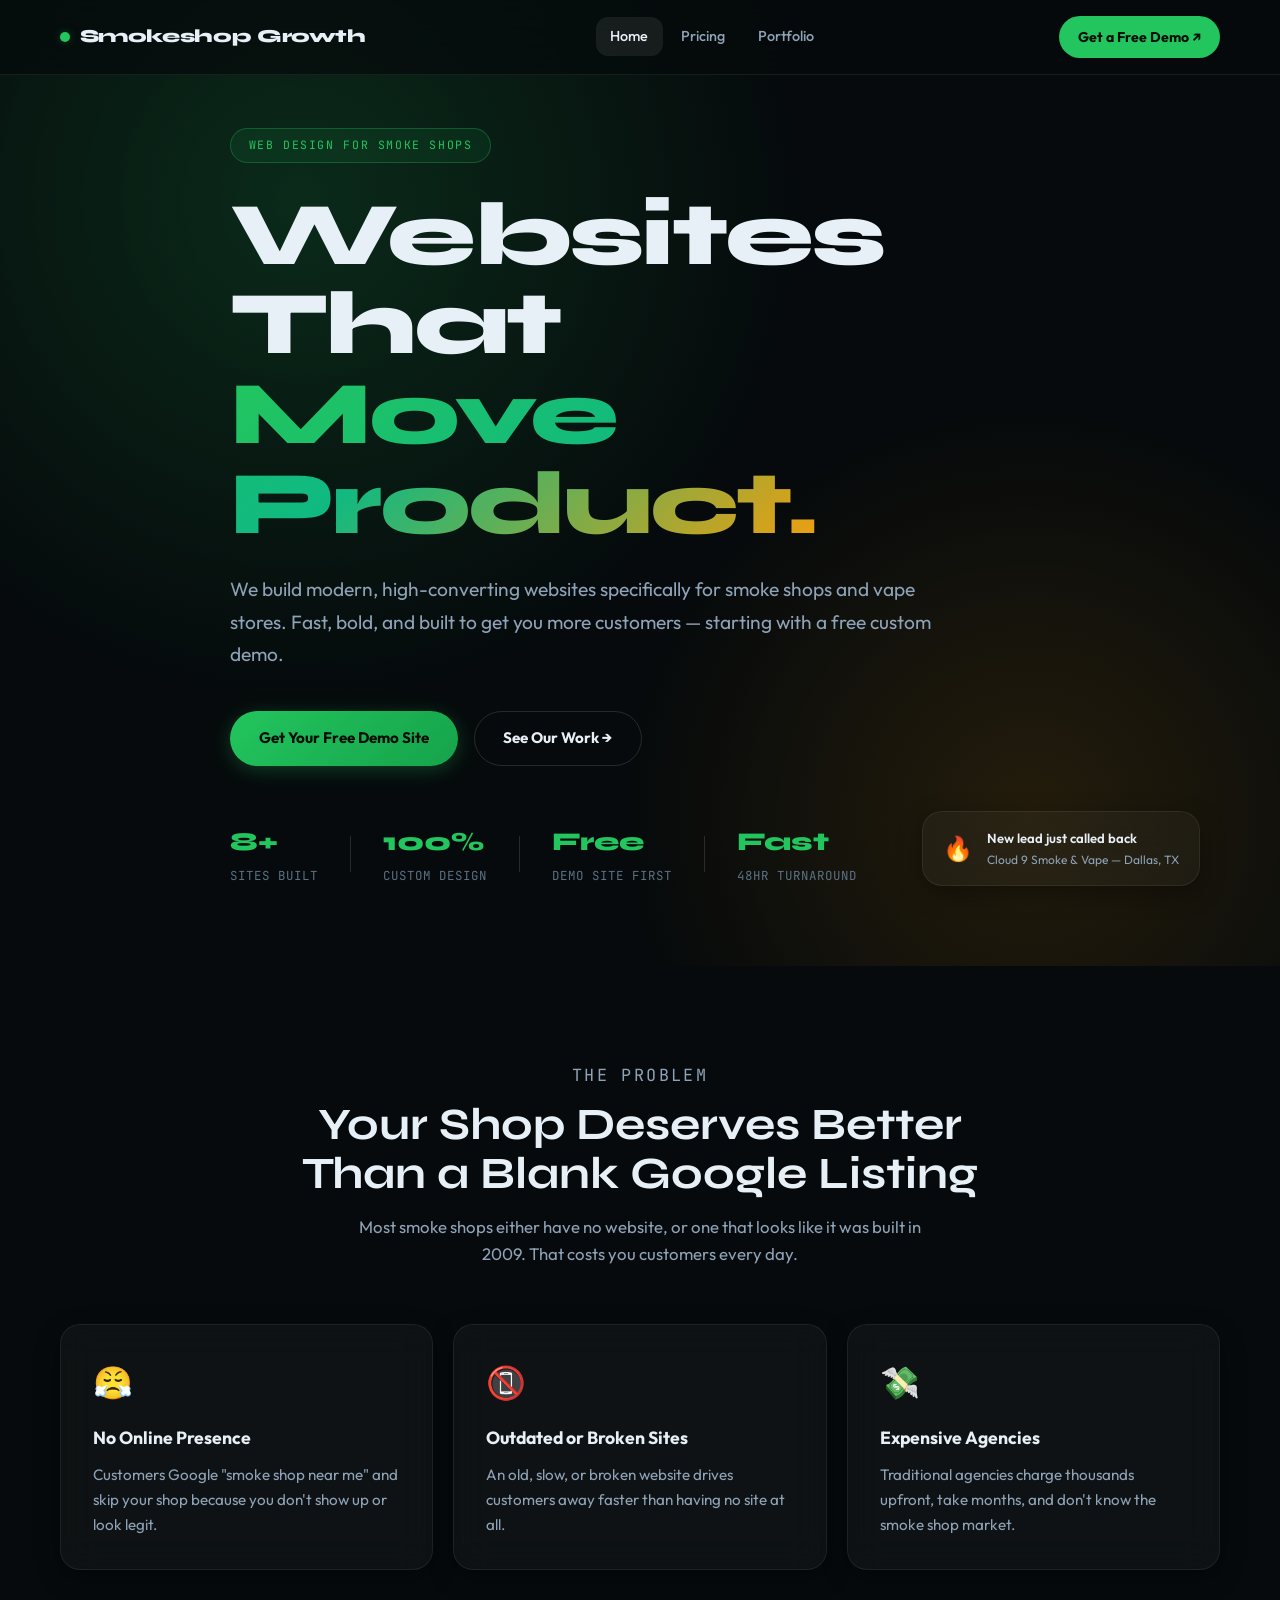
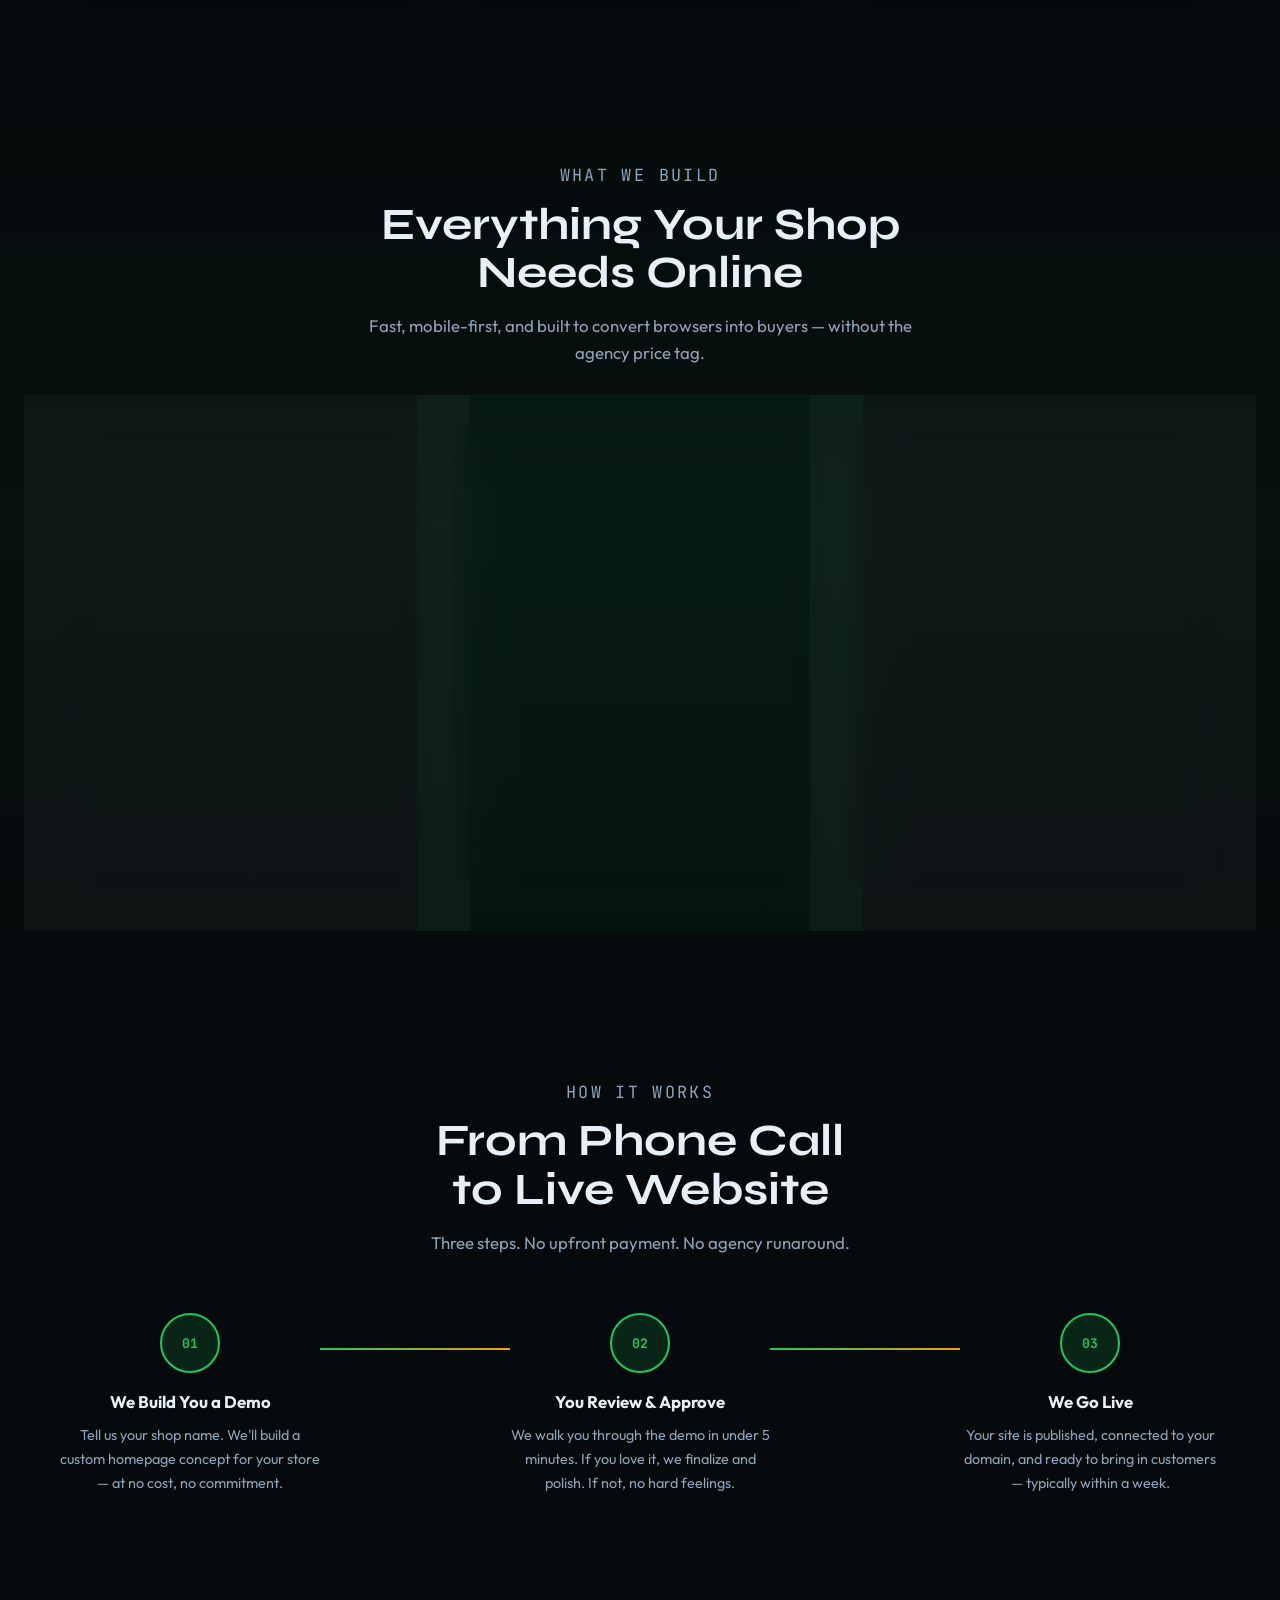
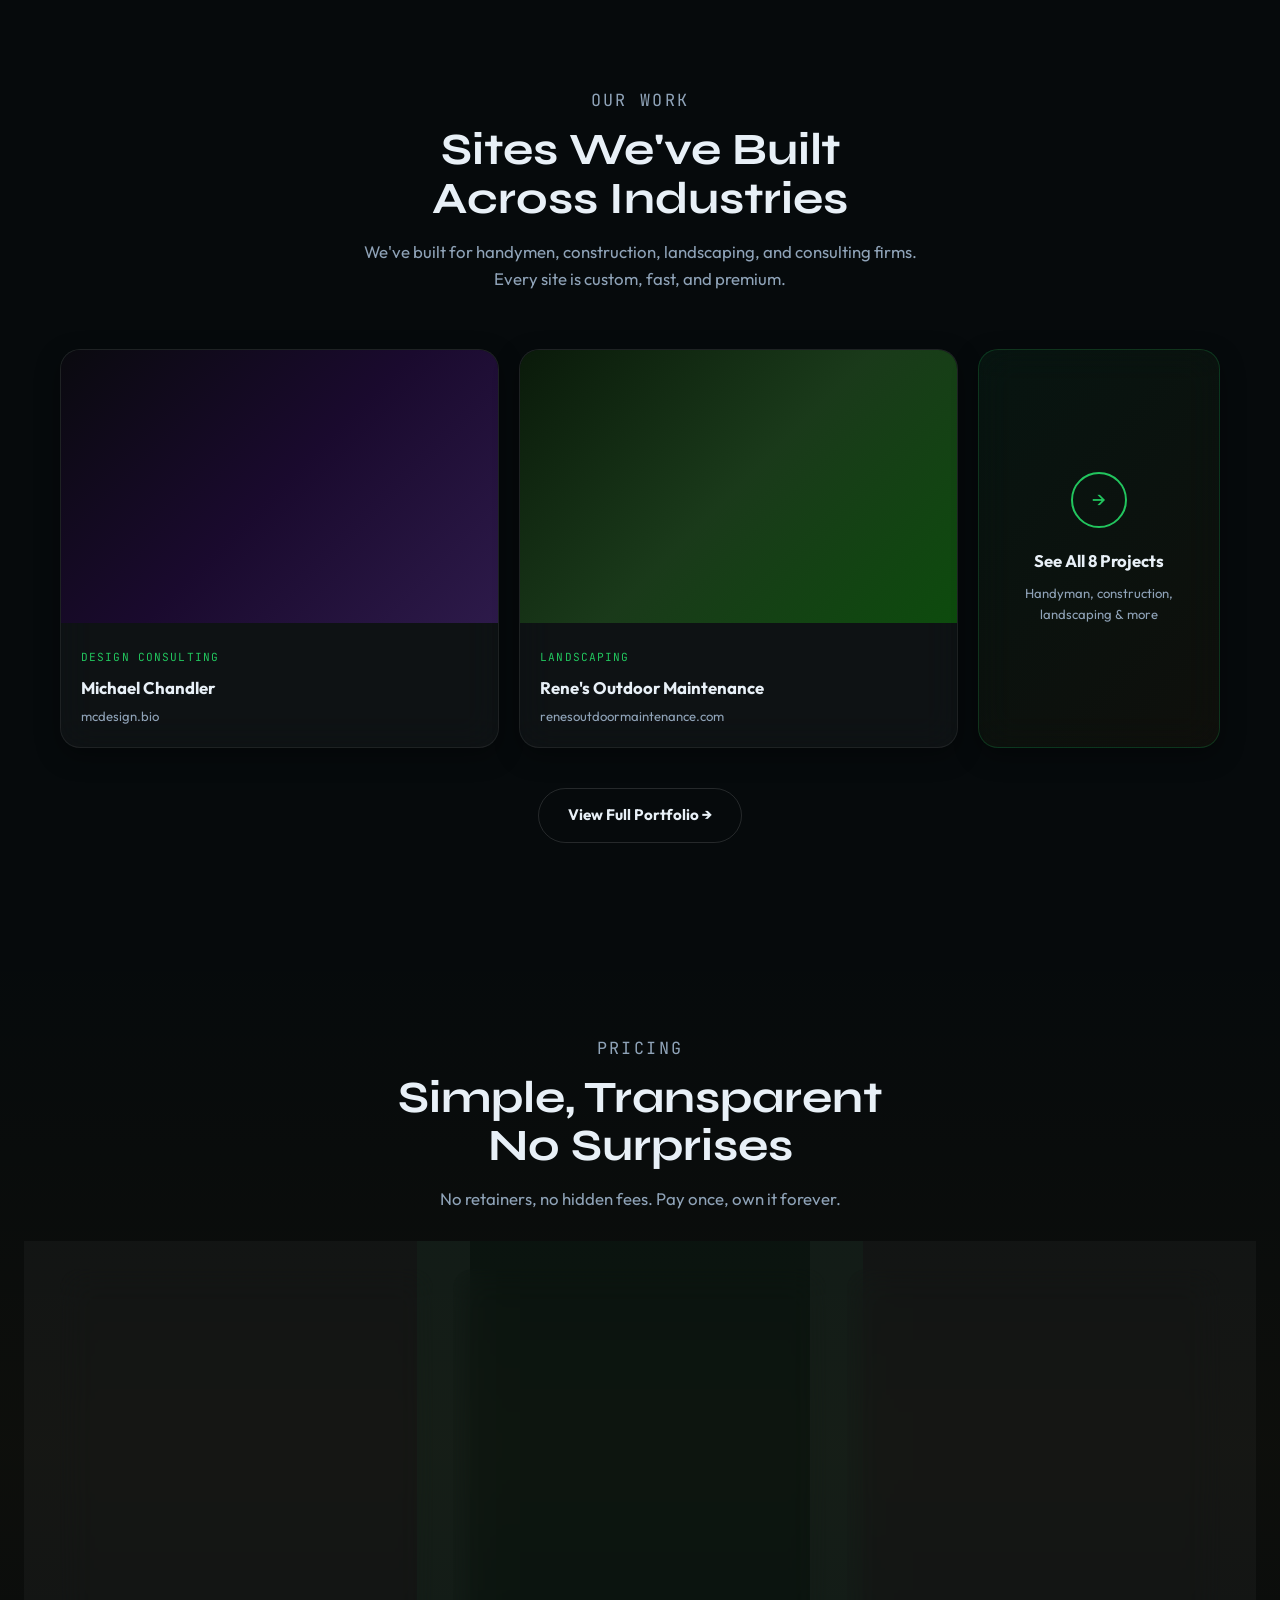
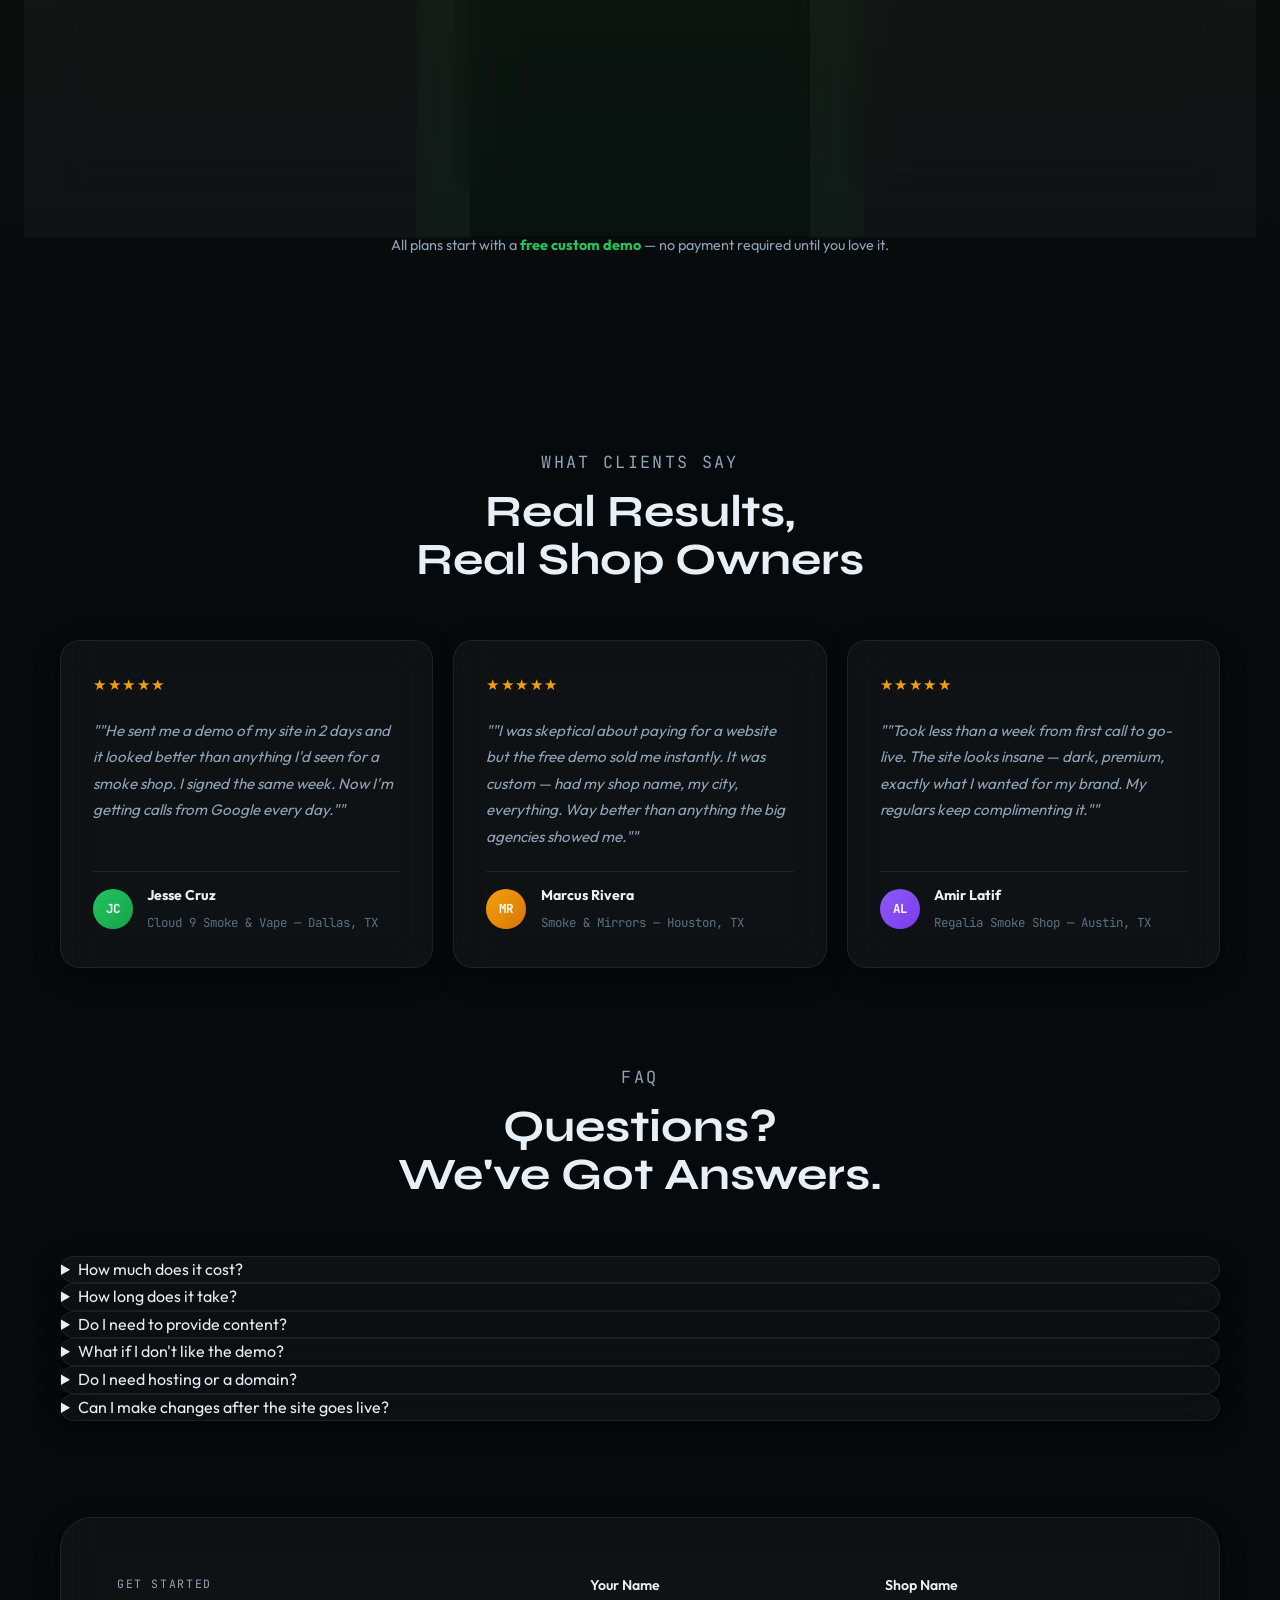
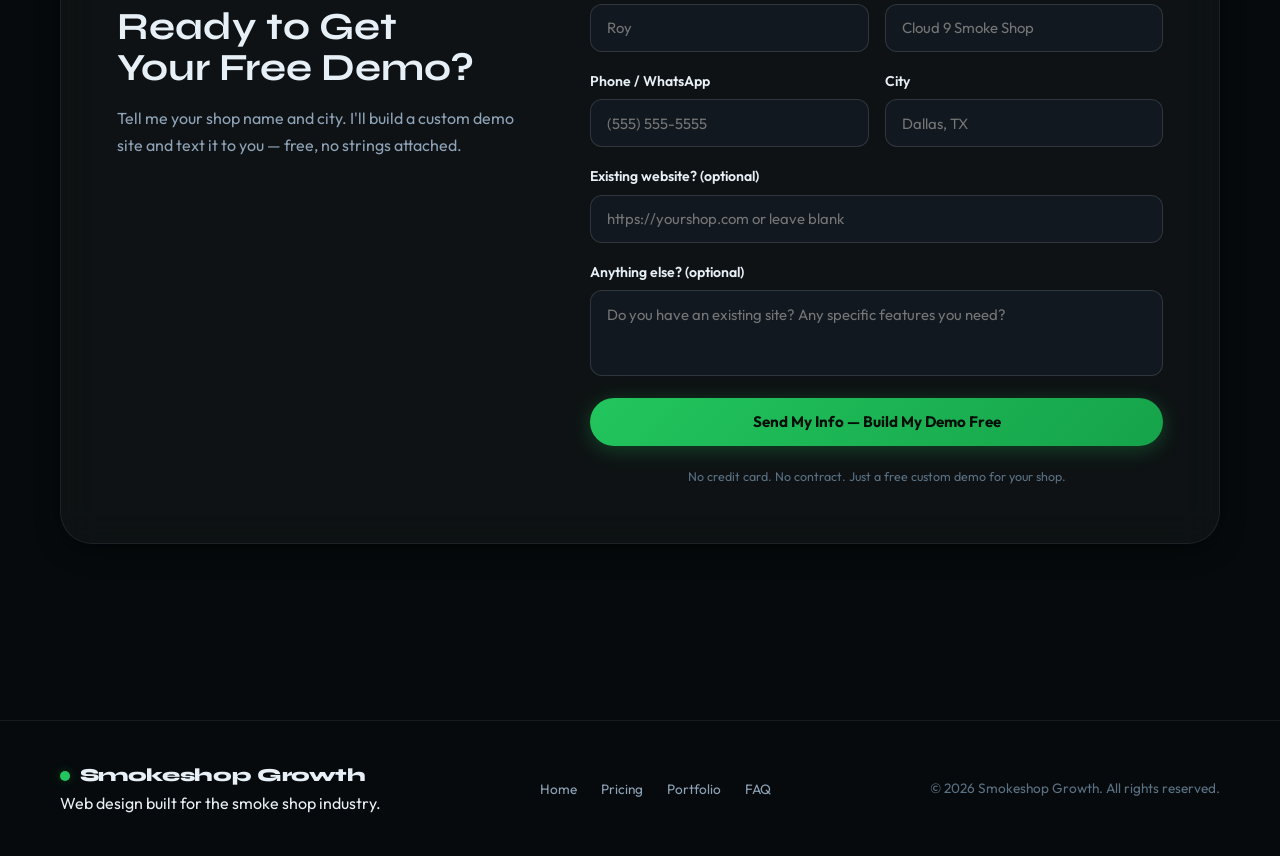
==== commit 1fe36825: "Update index.html" ====
--- a/index.html
+++ b/index.html
@@ -5,6 +5,37 @@
   <meta name="viewport" content="width=device-width, initial-scale=1.0" />
   <title>Smokeshop Growth — Web Design for Smoke Shops</title>
   <meta name="description" content="We build high-converting websites for smoke shops and vape stores. Modern, fast, and built to bring you more customers. See our work and get a free demo." />
+  <link rel="canonical" href="https://smokeshopgrowth.pages.dev/" />
+
+  <!-- Open Graph -->
+  <meta property="og:type" content="website" />
+  <meta property="og:title" content="Smokeshop Growth — Web Design for Smoke Shops" />
+  <meta property="og:description" content="We build high-converting websites for smoke shops and vape stores. Modern, fast, and built to bring you more customers." />
+  <meta property="og:url" content="https://smokeshopgrowth.pages.dev/" />
+  <meta property="og:site_name" content="Smokeshop Growth" />
+
+  <!-- Twitter Card -->
+  <meta name="twitter:card" content="summary_large_image" />
+  <meta name="twitter:title" content="Smokeshop Growth — Web Design for Smoke Shops" />
+  <meta name="twitter:description" content="We build high-converting websites for smoke shops and vape stores. Modern, fast, and built to bring you more customers." />
+
+  <!-- Favicon -->
+  <link rel="icon" type="image/svg+xml" href="./favicon.svg" />
+
+  <!-- Structured Data -->
+  <script type="application/ld+json">
+  {
+    "@context": "https://schema.org",
+    "@type": "ProfessionalService",
+    "name": "Smokeshop Growth",
+    "description": "We build high-converting websites specifically for smoke shops and vape stores.",
+    "url": "https://smokeshopgrowth.pages.dev",
+    "areaServed": "United States",
+    "serviceType": ["Web Design", "Local SEO", "Digital Marketing"],
+    "priceRange": "$497 - $997"
+  }
+  </script>
+
   <link rel="preconnect" href="https://fonts.googleapis.com" />
   <link rel="preconnect" href="https://fonts.gstatic.com" crossorigin />
   <link href="https://fonts.googleapis.com/css2?family=Syne:wght@700;800&family=Outfit:wght@400;500;600;700&family=JetBrains+Mono:wght@400;500&display=swap" rel="stylesheet" />
@@ -41,6 +72,7 @@
       <li><a href="./portfolio.html" id="mn-portfolio">Portfolio</a></li>
       <li><a href="#contact" id="mn-contact" class="btn btn-primary">Get a Free Demo ↗</a></li>
     </ul>
+  </div>
 
   <!-- HERO -->
   <section class="hero-section" id="hero">
@@ -359,6 +391,42 @@
             </div>
           </div>
         </div>
+      </div>
+    </div>
+  </section>
+
+  <!-- FAQ -->
+  <section class="faq-section" id="faq">
+    <div class="container">
+      <div class="section-title reveal">
+        <p class="eyebrow">FAQ</p>
+        <h2>Questions?<br />We've Got Answers.</h2>
+      </div>
+      <div class="faq-grid">
+        <details class="faq-item glass reveal">
+          <summary>How much does it cost?</summary>
+          <p>Our Starter package is $497 one-time for a single landing page. A full multi-page shop site is $997. Both include a free demo before you pay anything.</p>
+        </details>
+        <details class="faq-item glass reveal">
+          <summary>How long does it take?</summary>
+          <p>We typically deliver a demo within 48 hours. Once approved, most sites go live within a week.</p>
+        </details>
+        <details class="faq-item glass reveal">
+          <summary>Do I need to provide content?</summary>
+          <p>Nope. Just your shop name, city, and phone number. We handle the copy, layout, and design. If you have photos or specific products to feature, even better.</p>
+        </details>
+        <details class="faq-item glass reveal">
+          <summary>What if I don't like the demo?</summary>
+          <p>No pressure at all. The demo is free with no commitment. If it's not a fit, you owe us nothing.</p>
+        </details>
+        <details class="faq-item glass reveal">
+          <summary>Do I need hosting or a domain?</summary>
+          <p>We handle hosting and can help you get a domain set up. If you already have one, we'll connect it for you.</p>
+        </details>
+        <details class="faq-item glass reveal">
+          <summary>Can I make changes after the site goes live?</summary>
+          <p>Absolutely. The Starter plan includes 1 revision round, Full Shop includes 3. After that, updates are quick and affordable.</p>
+        </details>
       </div>
     </div>
   </section>
@@ -418,11 +486,20 @@
   <!-- FOOTER -->
   <footer class="site-footer">
     <div class="container footer-inner">
-      <p class="footer-copy">© 2026 Smokeshop Growth. Built for the smoke shop industry.</p>
+      <div class="footer-brand">
+        <a href="./index.html" class="nav-logo">
+          <div class="logo-dot"></div>
+          Smokeshop Growth
+        </a>
+        <p class="footer-tagline">Web design built for the smoke shop industry.</p>
+      </div>
       <ul class="footer-links">
         <li><a href="./index.html">Home</a></li>
+        <li><a href="#pricing">Pricing</a></li>
         <li><a href="./portfolio.html">Portfolio</a></li>
+        <li><a href="#faq">FAQ</a></li>
       </ul>
+      <p class="footer-copy">© <script>document.write(new Date().getFullYear())</script> Smokeshop Growth. All rights reserved.</p>
     </div>
   </footer>
 
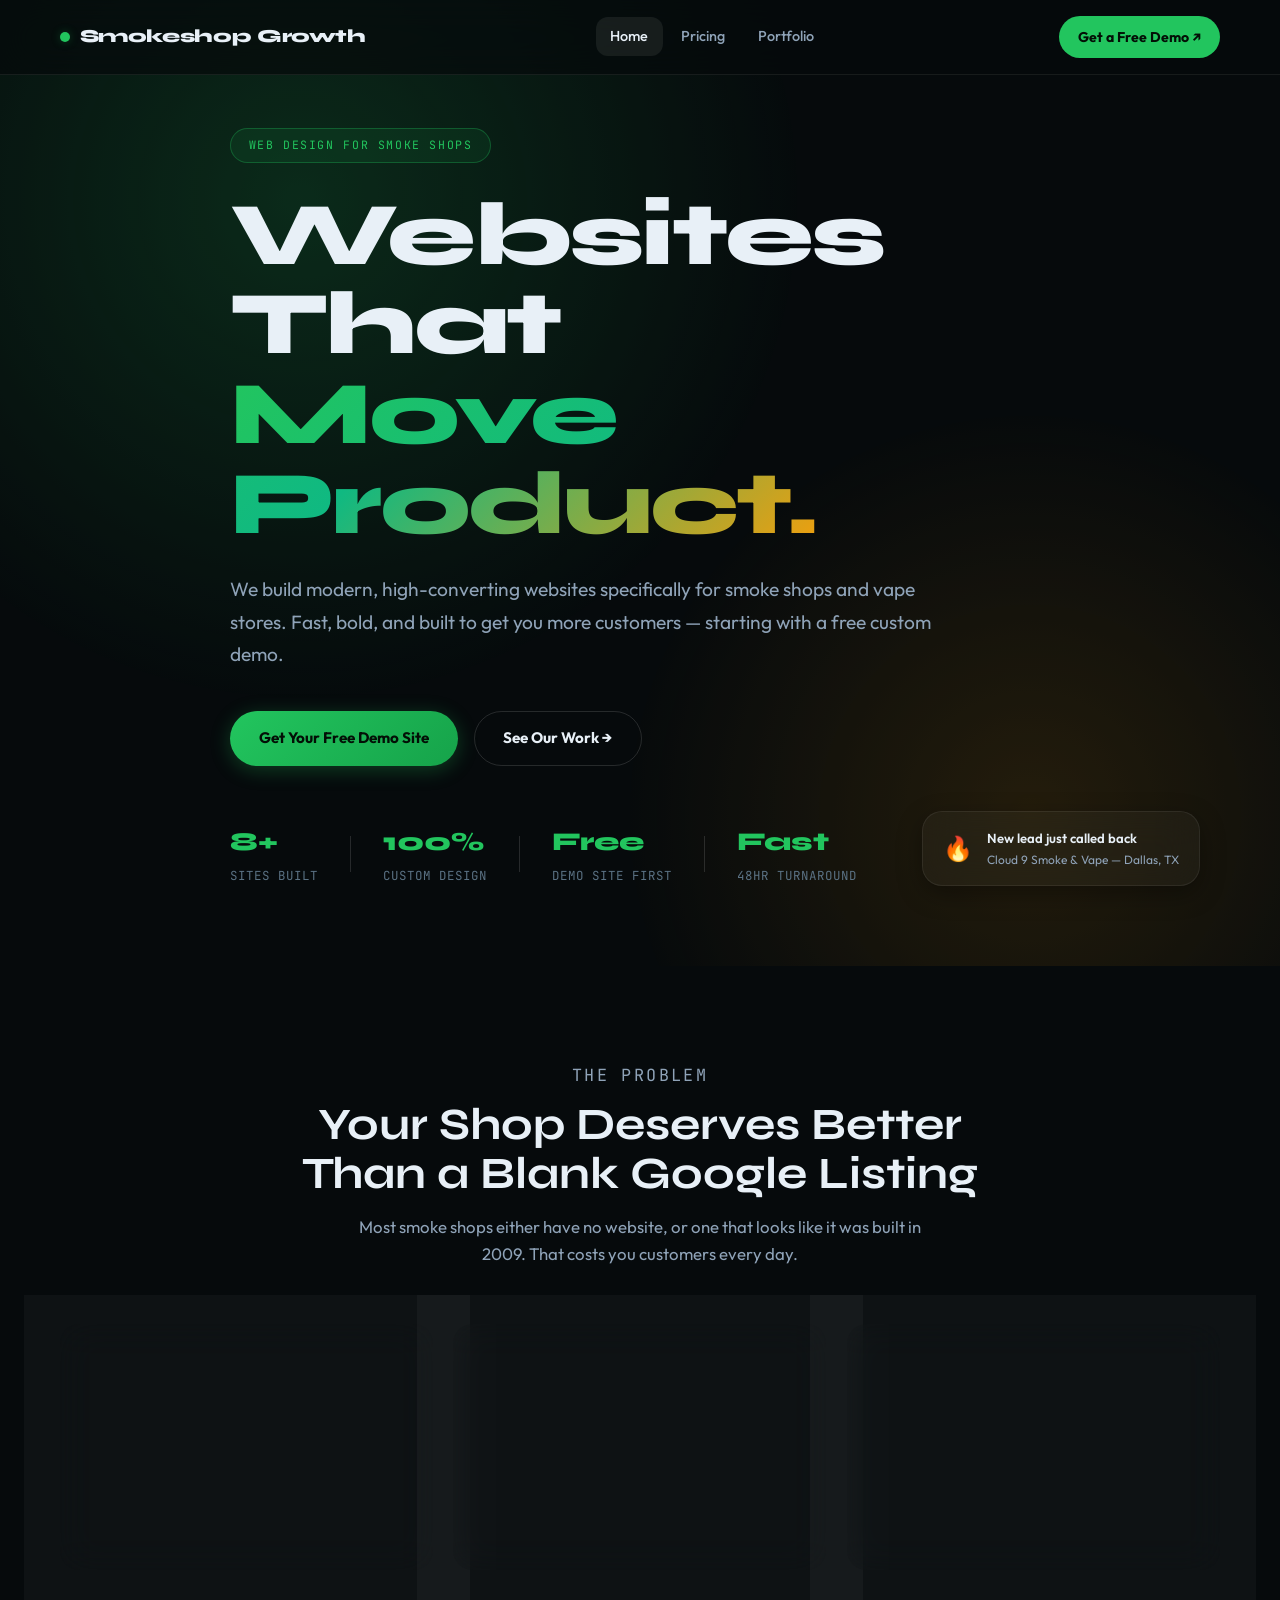
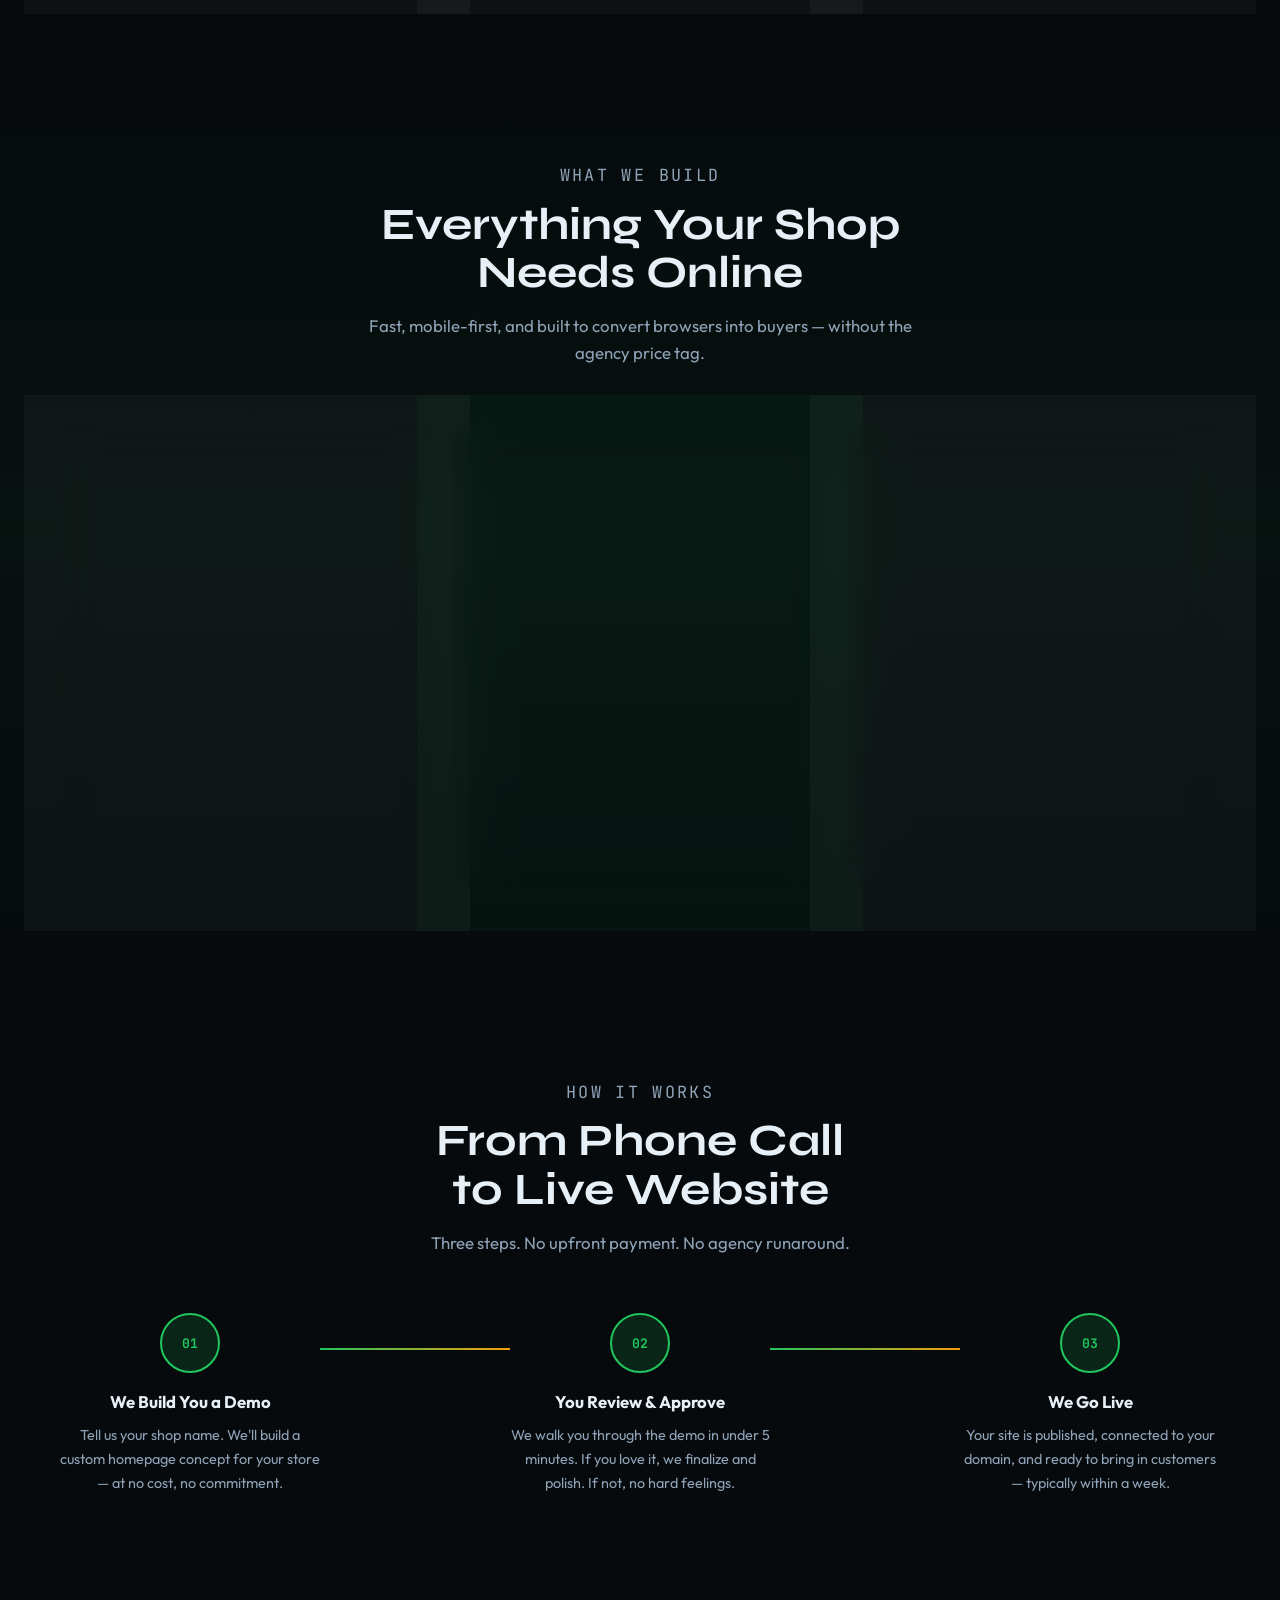
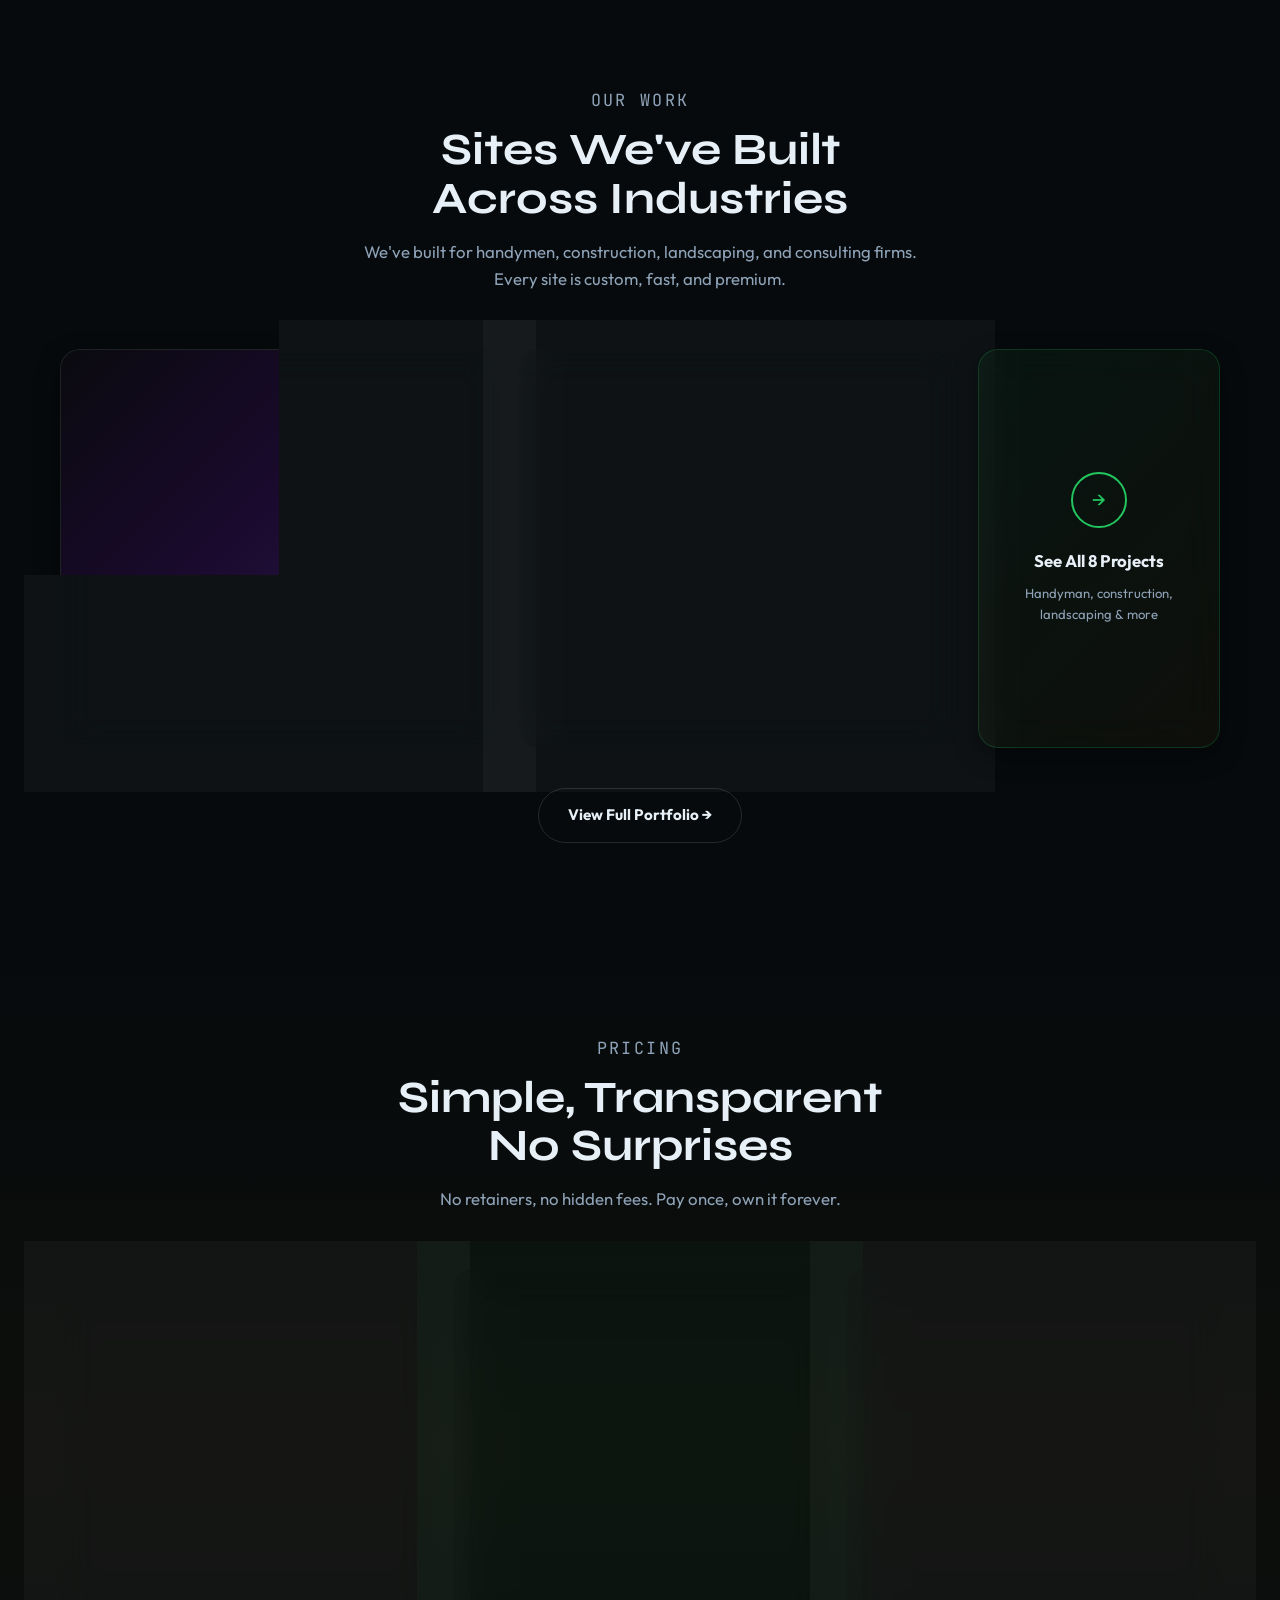
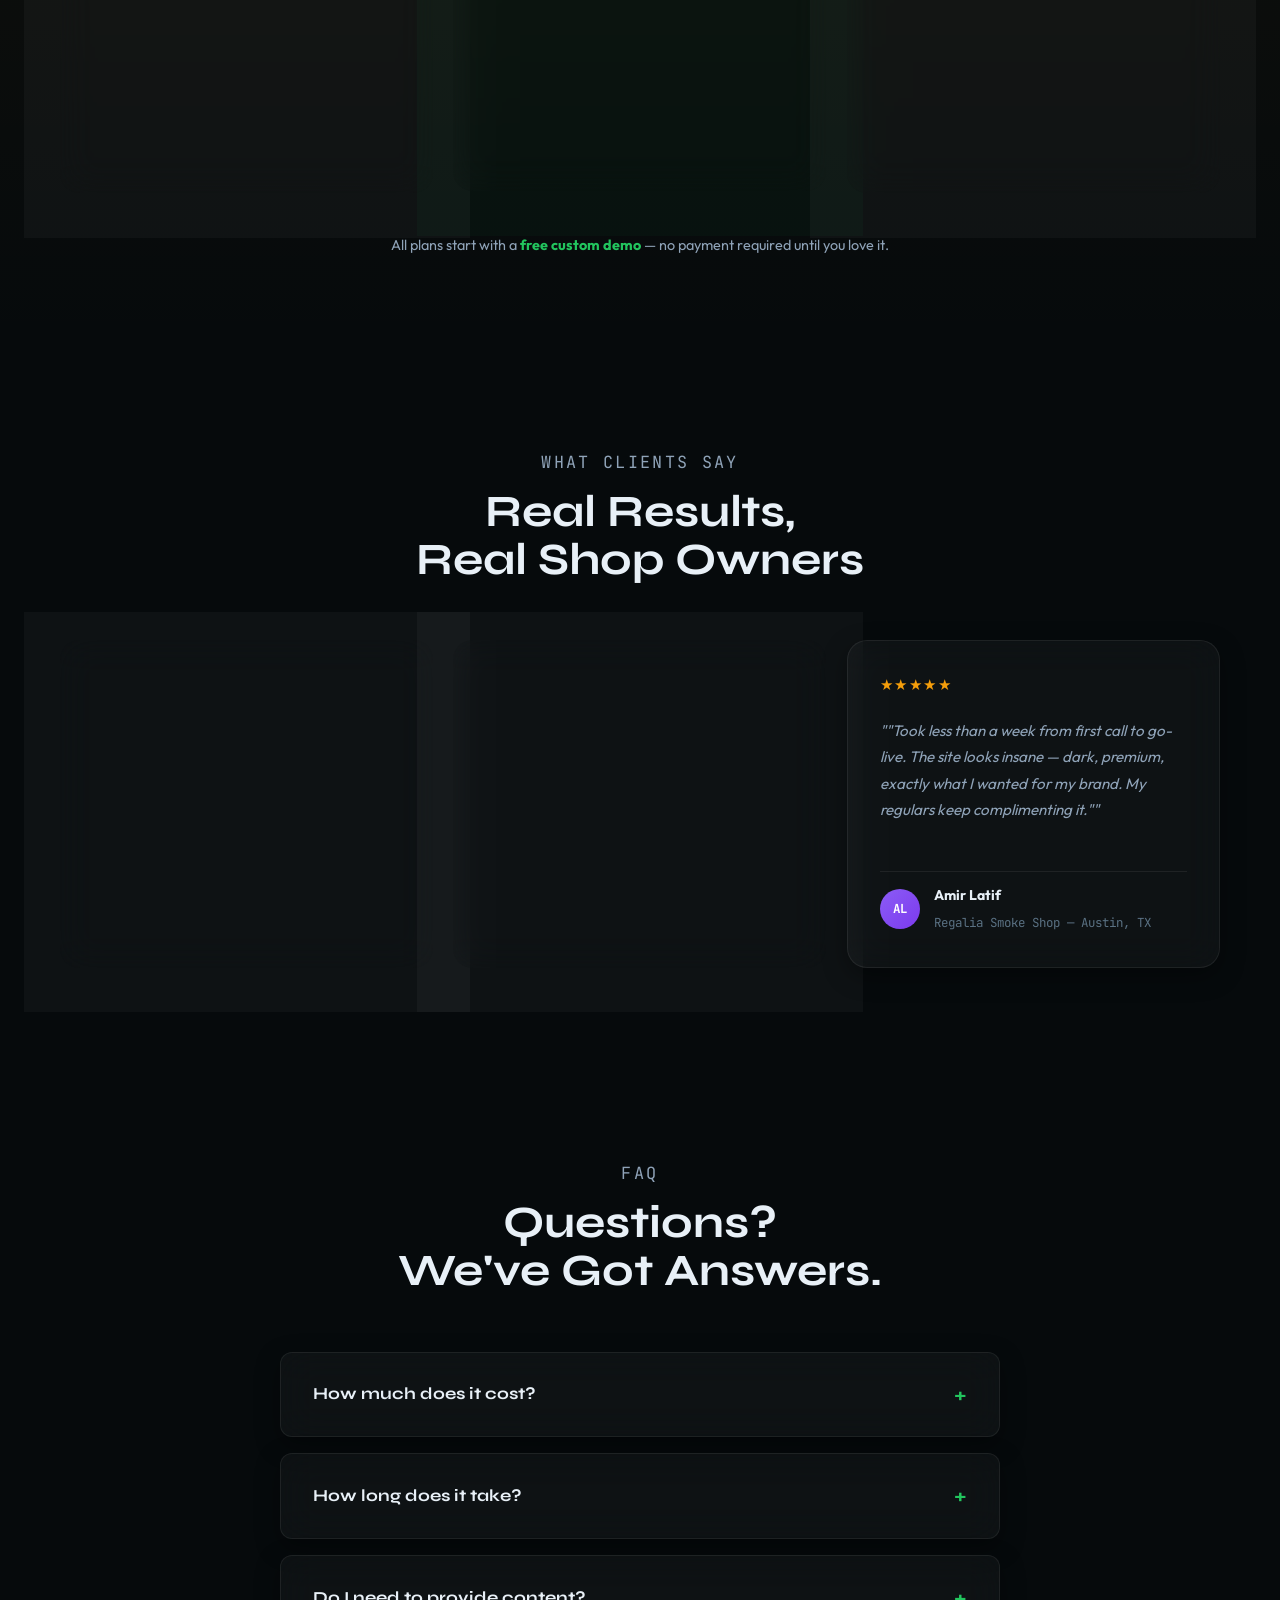
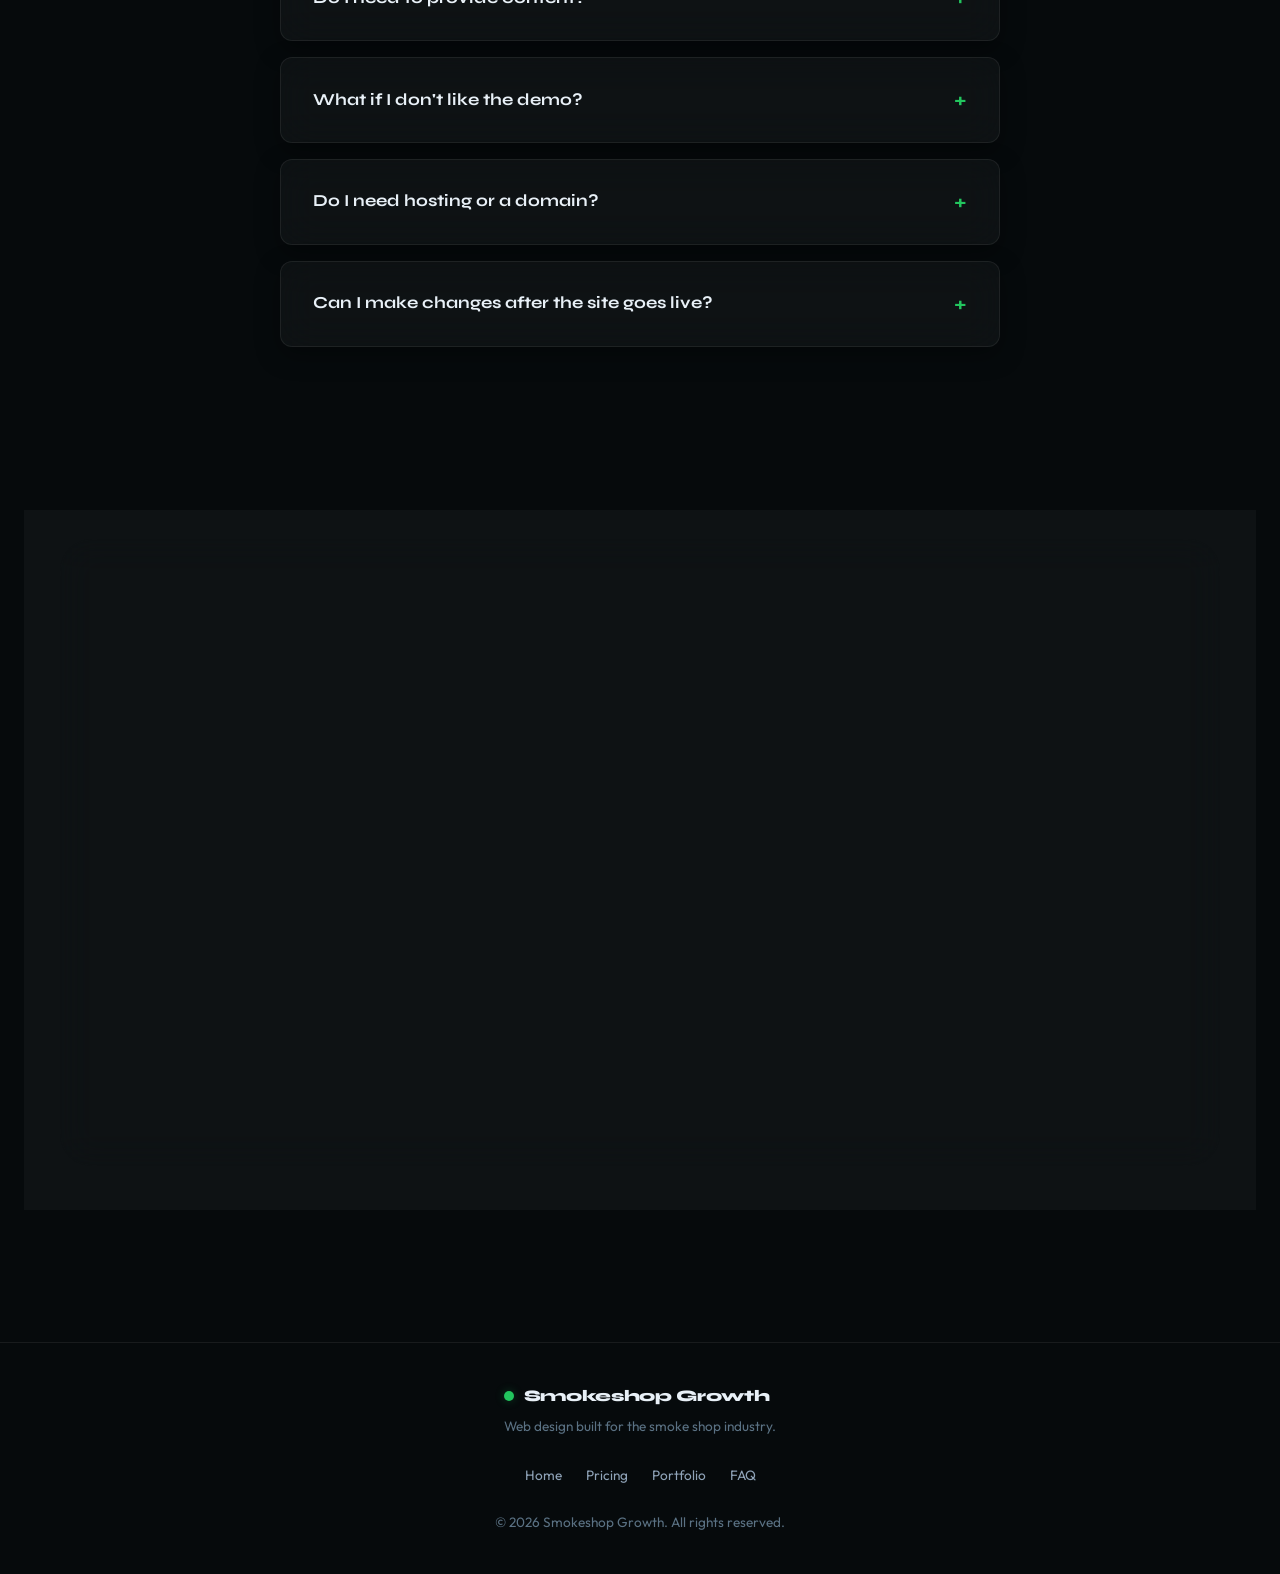
==== commit 241f380c: "fix: harden Smokeshop Growth lead flows" ====
--- a/index.html
+++ b/index.html
@@ -264,7 +264,7 @@
             <p>mcdesign.bio</p>
           </div>
         </a>
-        <a href="https://www.renesoutdoormaintenance.com" target="_blank" rel="noreferrer" class="featured-card glass reveal" id="feat-renes">
+        <a href="https://renes-outdoor-maintenance.pages.dev/" target="_blank" rel="noreferrer" class="featured-card glass reveal" id="feat-renes">
           <div class="featured-img-wrap">
             <div class="featured-img featured-img--renes"></div>
             <div class="featured-overlay">
@@ -274,7 +274,7 @@
           <div class="featured-info">
             <span class="feat-tag">Landscaping</span>
             <h3>Rene's Outdoor Maintenance</h3>
-            <p>renesoutdoormaintenance.com</p>
+            <p>renes-outdoor-maintenance.pages.dev</p>
           </div>
         </a>
         <a href="./portfolio.html" class="featured-card see-more-card glass reveal" id="feat-more">
--- a/site.css
+++ b/site.css
@@ -3,7 +3,7 @@
    Dark mode, emerald-green + amber accent palette
    ============================================================ */
 
-@import url('https://fonts.googleapis.com/css2?family=Syne:wght@700;800&family=Outfit:wght@400;500;600;700&family=JetBrains+Mono:wght@400;500&display=swap');
+/* Font loaded in HTML <link> — no @import needed (avoids duplicate request) */
 
 :root {
   /* Palette */
--- a/index.css
+++ b/index.css
@@ -860,3 +860,96 @@
 @media (max-width: 768px) {
   .pricing-grid { max-width: 100%; }
 }
+
+/* ── FAQ Section ──────────────────────────────────────────── */
+.faq-section {
+  padding: 6rem 0;
+}
+
+.faq-grid {
+  display: grid;
+  gap: 1rem;
+  max-width: 720px;
+  margin: 0 auto;
+}
+
+.faq-item {
+  padding: 1.5rem 2rem;
+  border-radius: var(--radius-sm);
+  cursor: pointer;
+  transition: border-color 0.2s;
+}
+
+.faq-item summary {
+  font-family: 'Syne', sans-serif;
+  font-weight: 700;
+  font-size: 1.05rem;
+  color: var(--text);
+  list-style: none;
+  display: flex;
+  justify-content: space-between;
+  align-items: center;
+  gap: 1rem;
+}
+
+.faq-item summary::-webkit-details-marker { display: none; }
+
+.faq-item summary::after {
+  content: '+';
+  font-size: 1.4rem;
+  color: var(--green);
+  flex-shrink: 0;
+  transition: transform 0.2s;
+}
+
+.faq-item[open] summary::after {
+  content: '−';
+}
+
+.faq-item p {
+  margin-top: 1rem;
+  color: var(--text-2);
+  line-height: 1.7;
+  font-size: 0.95rem;
+}
+
+/* ── Footer upgrade ───────────────────────────────────────── */
+.footer-brand {
+  display: flex;
+  flex-direction: column;
+  gap: 0.5rem;
+}
+
+.footer-brand .nav-logo {
+  font-size: 1rem;
+}
+
+.footer-tagline {
+  color: var(--text-3);
+  font-size: 0.85rem;
+}
+
+.footer-inner {
+  display: flex;
+  flex-direction: column;
+  align-items: center;
+  gap: 1.5rem;
+  text-align: center;
+}
+
+/* ── Mobile hero fix ──────────────────────────────────────── */
+@media (max-width: 480px) {
+  .hero-headline {
+    font-size: clamp(2.4rem, 10vw, 3.2rem);
+    overflow-wrap: break-word;
+    word-break: break-word;
+  }
+
+  .hero-float-card {
+    display: none;
+  }
+
+  .faq-item {
+    padding: 1.25rem 1.5rem;
+  }
+}
